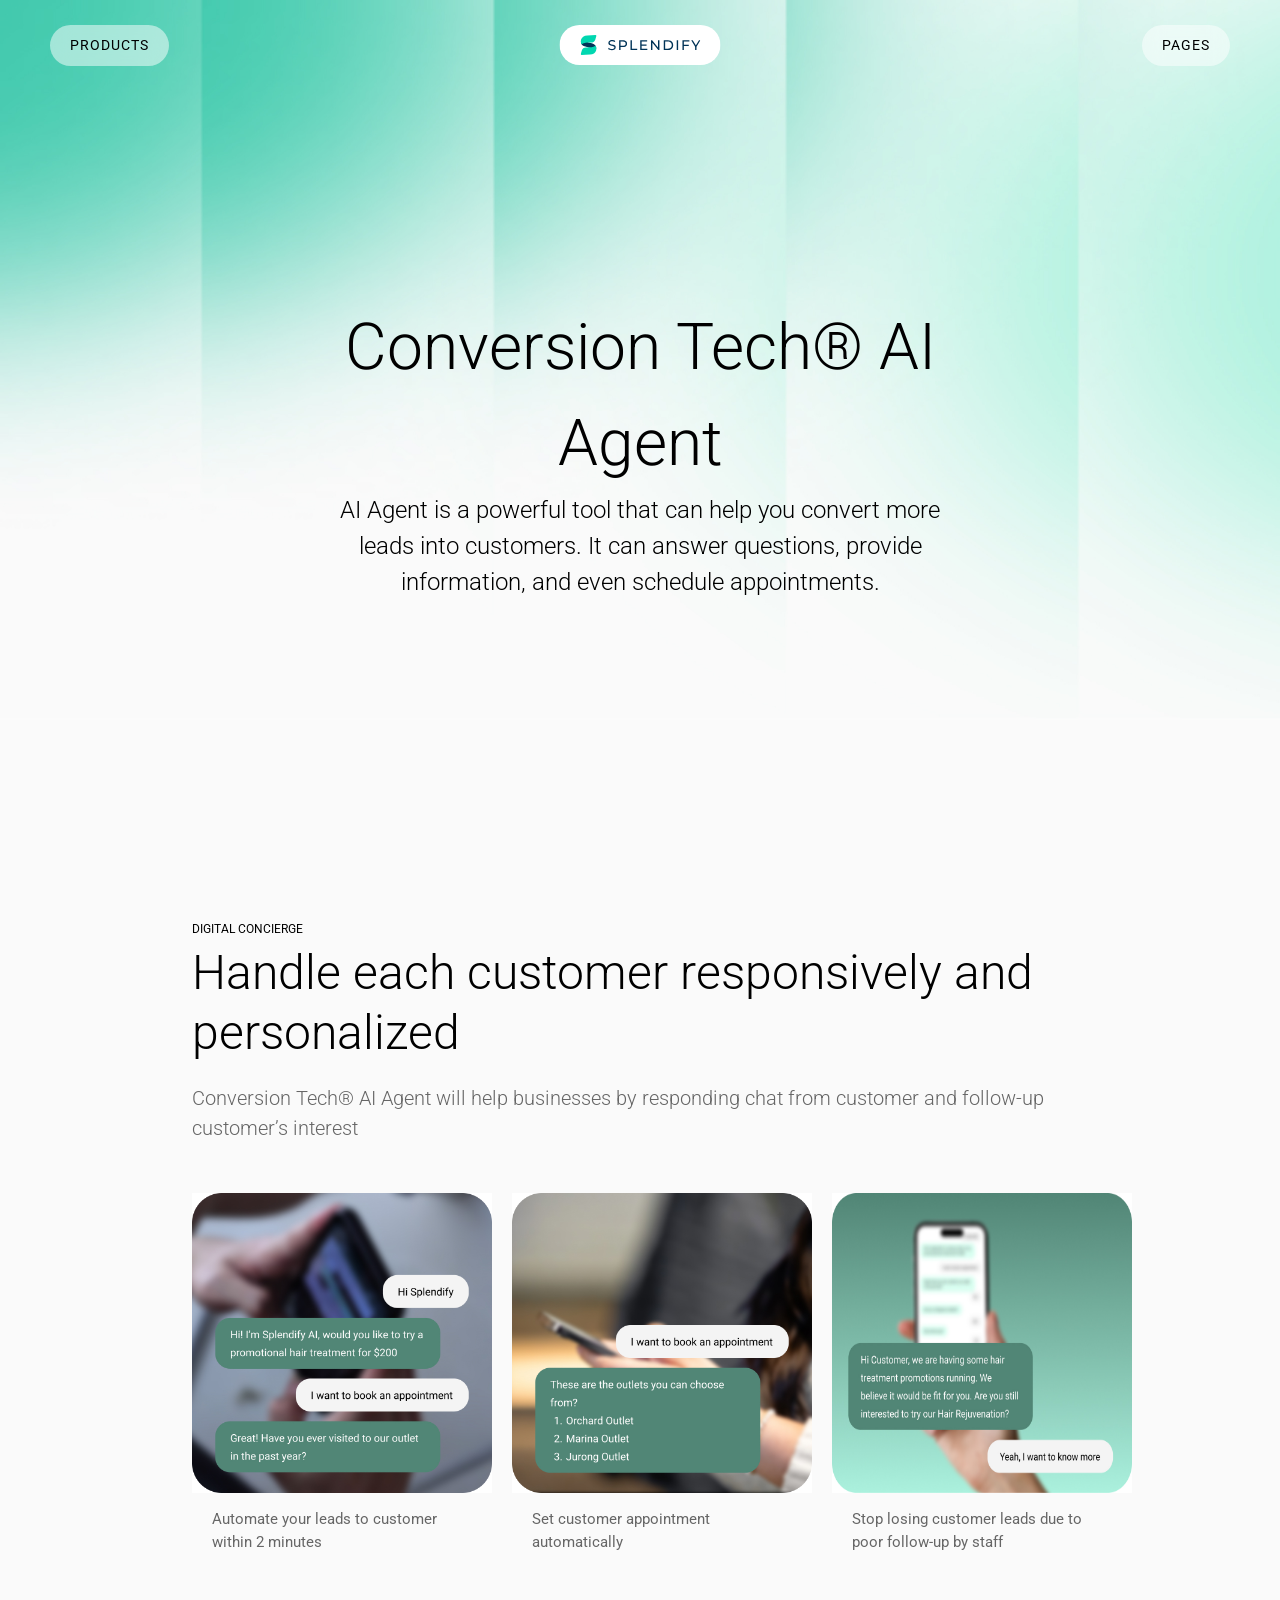
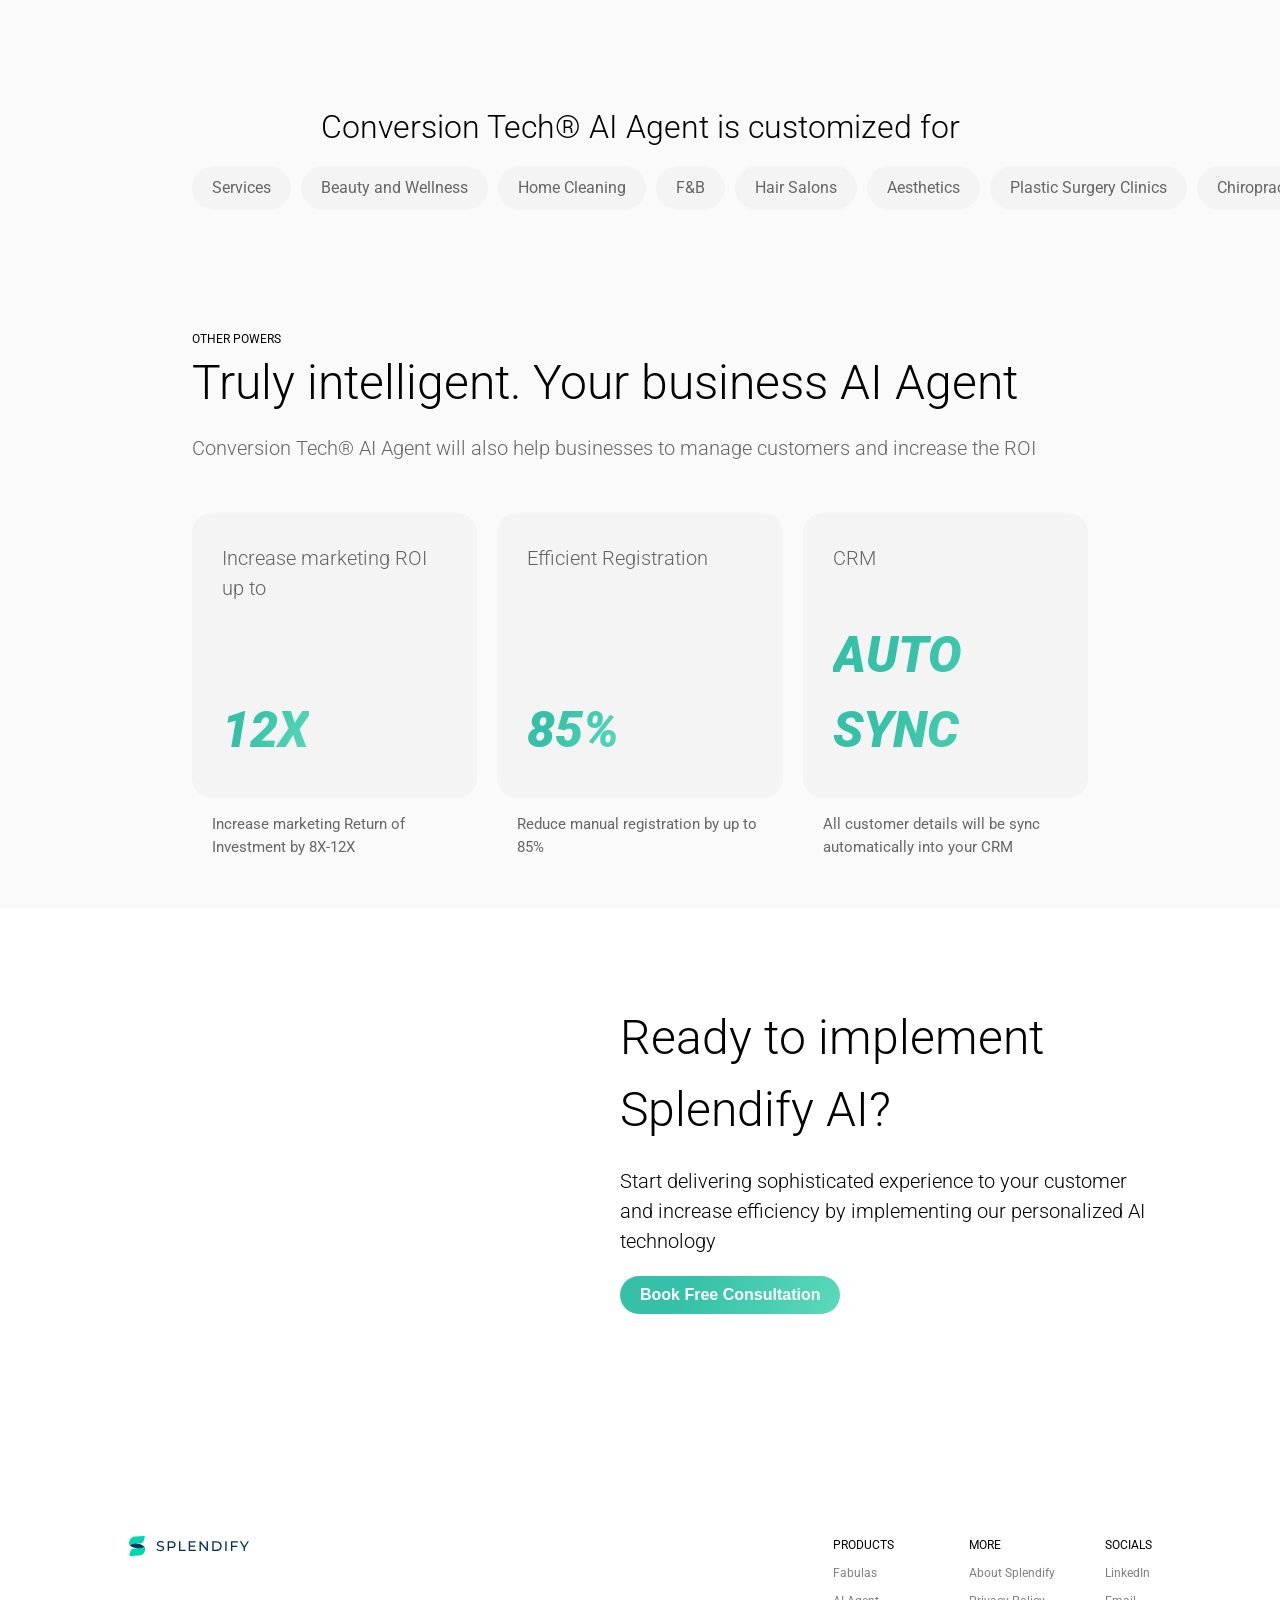
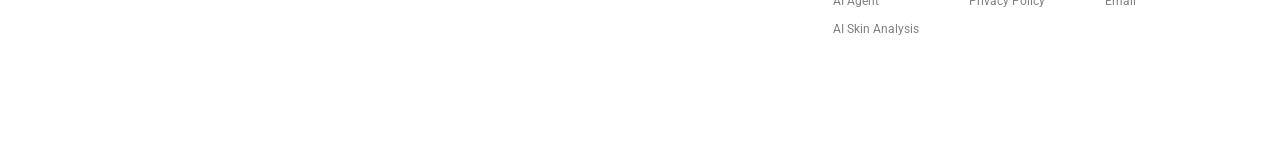
==== aiagent.html @ 9e28c839 "New design with proper layout and content Images added, some content added, hyperlink added, and lay" ====
<!DOCTYPE html>
<html lang="en">

<head>
    <meta charset="UTF-8">
    <meta name="viewport" content="width=device-width, initial-scale=1.0">
    <title>Conversion Tech® AI Agent</title>
    <link rel="preconnect" href="https://fonts.googleapis.com">
    <link rel="preconnect" href="https://fonts.gstatic.com" crossorigin>
    <link href="https://fonts.googleapis.com/css2?family=Roboto:ital,wght@0,100..900;1,100..900&display=swap"
        rel="stylesheet">
    <link rel="icon" href="splendify-icon.svg" type="image/x-icon">
</head>
<style>
    * {
        box-sizing: border-box;
    }

    h1,
    h2,
    p {
        margin: 0;
    }

    body {
        font-family: 'Roboto';
        margin: 0;
        padding: 0;
        line-height: 1.5;
        width: 100svw;
        background: #fafafa;
    }
</style>

<body>
    <header>
        <div class="menu-bar" id="products-menu-bar">
            <p class="menu title">Products</p>
            <a class="menu" id="menu-skin" href="aiskin.html">AI Skin Analysis</a>
            <a class="menu" id="menu-agent" href="aiagent.html">Conversion Tech® AI Agent</a>
            <a class="menu" id="menu-platform" href="fabulas.html">Wellness Platform</a>
        </div>
        <img src="splendify.svg" alt="splendify" id="header-logo">
        <div class="menu-bar" style="align-items: end;" id="pages-menu-bar">
            <p class="menu title">PAGES</p>
            <a class="menu" id="menu-about">About Splendify</a>
            <a class="menu" id="menu-privacy">Privacy Policy</a>
        </div>
        <style>
            header {
                position: fixed;
                top: 0;
                left: 0;
                display: flex;
                flex-direction: row;
                align-items: start;
                justify-content: space-between;
                width: 100%;
                padding: 25px 50px;
                box-sizing: border-box; /* Mencegah overflow horizontal */
                z-index: 100;
            }

            .menu {
                display: none;
                flex-direction: row;
                align-items: center;
                background-color: rgba(255, 255, 255, 0.5);
                width: fit-content;
                height: fit-content;
                backdrop-filter: blur(10px);
                -webkit-backdrop-filter: blur(10px);
                border-radius: 100px;
                padding: 10px 20px;
                letter-spacing: 1px;
                font-size: 14px;
                font-weight: 400;
                text-transform: uppercase;
                cursor: pointer;
                transition: all 0.3s ease;
                text-decoration: none;
                color: #000;
            }

            .menu:hover {
                background-color: rgba(255, 255, 255, 1);
                font-weight: 600;
            }

            .menu p {
                margin: 0;
            }

            .title {
                display: flex;
            }

            .menu-bar {
                display: flex;
                flex-direction: column;
                gap: 10px;
                font-size: 14px;
                font-weight: 400;
                text-transform: uppercase;
            }

            #header-logo {
                padding: 10px 20px;
                background: white;
                border-radius: 100px;
                height: 40px;
                position: fixed;
                left: 50%;
                transform: translateX(-50%);
            }
        </style>
        <script>
            const productsMenuBar = document.getElementById('products-menu-bar');
            const pagesMenuBar = document.getElementById('pages-menu-bar');
            const headerLogo = document.getElementById('header-logo');

            productsMenuBar.addEventListener('mouseenter', () => {
                document.getElementById('menu-skin').style.display = 'flex';
                document.getElementById('menu-agent').style.display = 'flex';
                document.getElementById('menu-platform').style.display = 'flex';
            });

            productsMenuBar.addEventListener('mouseleave', () => {
                document.getElementById('menu-skin').style.display = 'none';
                document.getElementById('menu-agent').style.display = 'none';
                document.getElementById('menu-platform').style.display = 'none';
            });

            pagesMenuBar.addEventListener('mouseenter', () => {
                document.getElementById('menu-about').style.display = 'flex';
                document.getElementById('menu-privacy').style.display = 'flex';
            });

            pagesMenuBar.addEventListener('mouseleave', () => {
                document.getElementById('menu-about').style.display = 'none';
                document.getElementById('menu-privacy').style.display = 'none';
            }); 

            headerLogo.addEventListener('click', () => {
                window.location.href = 'index.html';
            });
        </script>
    </header>
    <section id="hero">
        <div id="hero-text">
            <h1>Conversion Tech® AI Agent</h1>
            <p>AI Agent is a powerful tool that can help you convert more leads into customers. It can answer questions,
                provide information, and even schedule appointments.</p>
        </div>
        <style>
            #hero {
                width: 100%;
                height: 100svh;
                display: flex;
                flex-direction: column;
                align-items: center;
                justify-content: center;
                padding: 50px 25%;
                background-image: url(lines.jpg);
                background-size: 100% 80%;
                background-repeat: no-repeat;
                background-position: center top;
                text-align: center;
            }

            #hero h1 {
                font-size: 64px;
                font-weight: 300;
            }

            #hero p {
                font-size: 24px;
                font-weight: 300;
            }
        </style>
    </section>
    <section class="explanation">
        <div class="explanation-intro">
            <p class="intro-label">Digital Concierge</p>
            <h2 class="intro-title">Handle each customer responsively and personalized</h2>
            <p class="explanation-description">Conversion Tech® AI Agent will help businesses by responding chat from
                customer and follow-up customer’s interest</p>
        </div>
        <div class="slider">
            <div class="slider-cell">
                <img src="leads.jpg" alt="" class="slider-image">
                <div class="slider-text-wrap">
                    <p class="slider-text">Automate your leads to customer within 2 minutes</p>
                </div>
            </div>
            <div class="slider-cell">
                <img src="appointment.jpg" alt="" class="slider-image">
                <div class="slider-text-wrap">
                    <p class="slider-text">Set customer appointment automatically</p>
                </div>
            </div>
            <div class="slider-cell">
                <img src="followup.jpg" alt="" class="slider-image">
                <div class="slider-text-wrap">
                    <p class="slider-text">Stop losing customer leads due to poor follow-up by staff</p>
                </div>
            </div>
        </div>
        <style>
            .explanation {
                display: flex;
                flex-direction: column;
                justify-content: center;
                gap: 30px;
                width: 100svw;
                overflow: hidden;
                padding-bottom: 50px;
            }

            .explanation-intro {
                display: flex;
                flex-direction: column;
                gap: 5px;
                padding: 20px 15%;
            }

            .intro-label {
                font-weight: 400;
                font-size: 12px;
                letter-spacing: 15%;
                color: #000000;
                text-transform: uppercase;
            }

            .intro-title {
                font-size: 48px;
                line-height: 125%;
                font-weight: 300;
            }

            .explanation-description {
                padding-top: 15px;
                font-size: 20px;
                color: #666;
                line-height: 150%;
                font-weight: 300;
            }

            .slider {
                display: grid;
                grid-template-columns: 1fr 1fr 1fr;
                gap: 20px;
                width: 100%;
                overflow-x: scroll;
                padding: 0 15%;
            }

            .slider-cell {
                width: 100%;
                display: flex;
                flex-direction: column;
                gap: 15px;
            }

            .slider-text-wrap {
                display: flex;
                flex-direction: column;
                gap: 5px;
                padding: 0px 20px;
            }

            .slider-text {
                width: 100%;
                font-size: 15px;
                line-height: 150%;
                color: #666;
            }

            .slider-image {
                aspect-ratio: 1/1;
                max-height: 300px;
            }
        </style>
    </section>
    <section id="labels">
        <h2>Conversion Tech® AI Agent is customized for</h2>
        <div class="labels-track">
            <div class="labels-wrap">
                <p class="label">Services</p>
                <p class="label">Beauty and Wellness</p>
                <p class="label">Home Cleaning</p>
                <p class="label">F&B</p>
                <p class="label">Hair Salons</p>
                <p class="label">Aesthetics</p>
                <p class="label">Plastic Surgery Clinics</p>
                <p class="label">Chiropractors</p>
                <p class="label">Physiotherapists</p>
                <p class="label">Gyms</p>
                <p class="label">Yoga & Fitness Studio</p>
                <p class="label">TCM Clinics</p>
                <p class="label">Medical</p>
                <p class="label">Supplement Company</p>
            </div>
            <div class="labels-wrap">
                <p class="label">Services</p>
                <p class="label">Beauty and Wellness</p>
                <p class="label">Home Cleaning</p>
                <p class="label">F&B</p>
                <p class="label">Hair Salons</p>
                <p class="label">Aesthetics</p>
                <p class="label">Plastic Surgery Clinics</p>
                <p class="label">Chiropractors</p>
                <p class="label">Physiotherapists</p>
                <p class="label">Gyms</p>
                <p class="label">Yoga & Fitness Studio</p>
                <p class="label">TCM Clinics</p>
                <p class="label">Medical</p>
                <p class="label">Supplement Company</p>
            </div>
        </div>
        <style>
            #labels {
                display: flex;
                flex-direction: column;
                gap: 15px;
                /* Padding 15% dipindah ke sini agar pinggirannya rapi */
                padding: 100px 15%;
                width: 100svw;
                overflow: hidden;
            }

            #labels h2 {
                font-size: 32px;
                font-weight: 300;
                text-align: center;
            }

            /* Class baru untuk membungkus dan menggerakkan label */
            .labels-track {
                display: flex;
                align-items: center;
                gap: 10px;
                /* Wajib pakai ini biar panjangnya menyesuaikan isi */
                animation: scroll-left 20s linear infinite;
                /* Angka 30s untuk atur kecepatan, makin besar makin lambat */
                filter: grayscale(100%);
                animation-delay: 500ms;
            }

            .labels-wrap {
                display: flex;
                flex-direction: row;
                gap: 10px;
            }

            /* Opsional: Animasi berhenti saat di-hover / disentuh */
            .labels-track:hover {
                animation-play-state: paused;
            }

            .label {
                width: fit-content;
                height: fit-content;
                text-wrap: nowrap;
                padding: 10px 20px;
                background-color: #f4f4f4;
                border-radius: 100px;
                font-size: 16px;
                color: #666;
            }

            @keyframes scroll-left {
                0% {
                    transform: translateX(0);
                }

                100% {
                    /* Geser 50% dari total panjang konten dikurangi setengah dari gap (10px / 2) */
                    transform: translateX(calc(-50% - 5px));
                }
            }
        </style>
    </section>
    <section class="explanation">
        <div class="explanation-intro">
            <p class="intro-label">Other Powers</p>
            <h2 class="intro-title">Truly intelligent. Your business AI Agent</h2>
            <p class="explanation-description">Conversion Tech® AI Agent will also help businesses to manage customers and increase the ROI</p>
        </div>
        <div class="slider">
            <div class="slider-cell">
                <div class="slider-box">
                    <p class="box-text">Increase marketing ROI up to</p>
                    <p class="box-number">12X</p>
                </div>
                <div class="slider-text-wrap">
                    <p class="slider-text">Increase marketing Return of Investment by 8X-12X</p>
                </div>
            </div>
            <div class="slider-cell">
                <div class="slider-box">
                    <p class="box-text">Efficient Registration</p>
                    <p class="box-number">85%</p>
                </div>
                <div class="slider-text-wrap">
                    <p class="slider-text">Reduce manual registration by up to 85%</p>
                </div>
            </div>
            <div class="slider-cell">
                <div class="slider-box">
                    <p class="box-text">CRM</p>
                    <p class="box-number">AUTO SYNC</p>
                </div>
                <div class="slider-text-wrap">
                    <p class="slider-text">All customer details will be sync automatically into your CRM</p>
                </div>
            </div>
            <style>
                .slider-cell {
                    width: 100%;
                }
                .slider-box {
                    aspect-ratio: 1/1;
                    width: 100%;
                    background-color: #F4F4F4;
                    border-radius: 20px;
                    display: flex;
                    flex-direction: column;
                    align-items: start;
                    justify-content: space-between;
                    padding: 30px;
                }

                .box-text {
                    font-weight: 300;
                    font-size: 20px;
                    line-height: 150%;
                    color: #646464;
                }

                .box-number {
                    font-style: italic;
                    font-weight: 900;
                    font-size: 50px;
                    background: linear-gradient(111.83deg, #35C0A7 28.6%, #5BD9BB 100%);
                    -webkit-background-clip: text;
                    -webkit-text-fill-color: transparent;
                    background-clip: text;
                    text-fill-color: transparent;

                }
            </style>
        </div>
    </section>
    <section id="contact">
        <video src="aiagent.mp4" autoplay loop muted></video>
        <div class="contact-text">
            <h2>Ready to implement Splendify AI?</h2>
            <p>Start delivering sophisticated experience to your customer and increase efficiency by implementing our personalized AI technology</p>
            <button class="contact-button">Book Free Consultation</button>
        </div>
        <style>
            #contact {
                display: flex;
                flex-direction: row;
                gap: 0px;
                align-items: center;
                justify-content: center;
                z-index: 2;
                background: white;
                width: 100%;
                margin: 0 auto;
            }

            #contact video {
                aspect-ratio: 1/1;
                width: 100%;
                max-width: 500px;
                filter: brightness(150%);
            }

            .contact-text {
                display: flex;
                flex-direction: column;
                gap: 20px;
                text-align: left;
                width: 100%;
                max-width: 50vw;
                padding: 50px;
            }
            .contact-text p {
                line-height: 150%;
                font-size: 20px;
                font-weight: 300;
            }

            .contact-text h2 {
                font-size: 48px;
                font-weight: 300;
                line-height: 150%;
            }

            .contact-button {
                display: flex;
                flex-direction: column;
                justify-content: center;
                align-items: center;
                padding: 10px 20px;
                gap: 8px;
                width: fit-content;
                background: linear-gradient(111.83deg, #35C0A7 28.6%, #5BD9BB 100%);
                border-radius: 96px;
                color: white;
                font-weight: bold;
                font-size: 16px;
                border: none;
            }

            .contact-button:hover {
                background-color: #0056b3;
            }
        </style>
    </section>
    <section id="footer">
        <img src="splendify.svg" alt="splendify" class="footer-logo">
        <div id="footer-menus">
            <div class="footer-menu-list">
                <p class="footer-menu-title">Products</p>
                <p class="footer-menu">Fabulas</p>
                <p class="footer-menu">AI Agent</p>
                <p class="footer-menu">AI Skin Analysis</p>
            </div>
            <div class="footer-menu-list">
                <p class="footer-menu-title">More</p>
                <p class="footer-menu">About Splendify</p>
                <p class="footer-menu">Privacy Policy</p>
            </div>
            <div class="footer-menu-list">
                <p class="footer-menu-title">Socials</p>
                <p class="footer-menu">LinkedIn</p>
                <p class="footer-menu">Email</p>
            </div>
        </div>
        <style>
            #footer {
                text-align: left;
                display: flex;
                flex-direction: row;
                justify-content: space-between;
                align-items: start;
                padding: 10%;
                width: 100%;
                background-color: white;
                position: relative;
                z-index: 10;
            }

            .footer-logo {
                max-width: 200px;
                margin-bottom: 20px;
            }

            #footer-menus {
                display: flex;
                flex-direction: row;
                gap: 50px;
            }

            .footer-menu-list {
                display: flex;
                flex-direction: column;
                gap: 10px;
            }

            .footer-menu {
                color: #00000080;
                margin: 0;
                font-size: 12px;
            }

            .footer-menu-title {
                font-size: 12px;
                letter-spacing: 15%;
                text-transform: uppercase;
            }
        </style>
    </section>
</body>

</html>
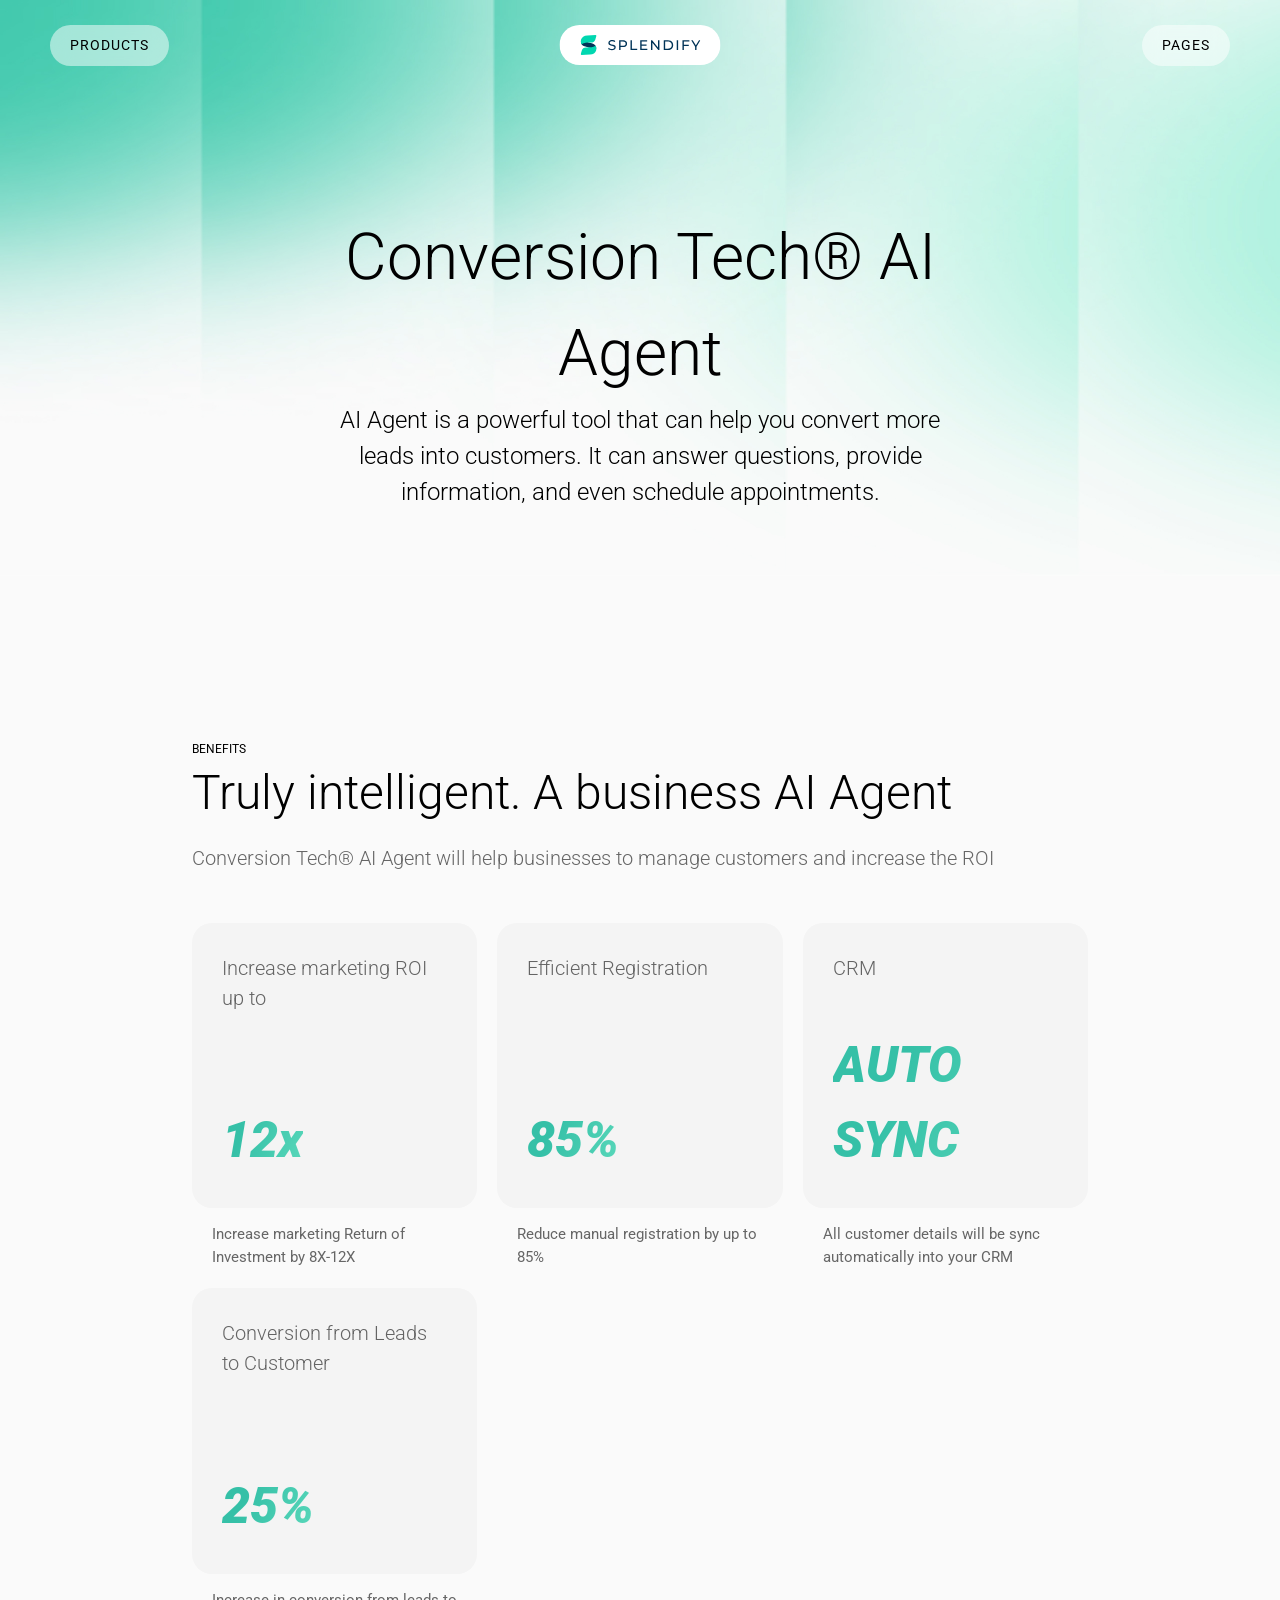
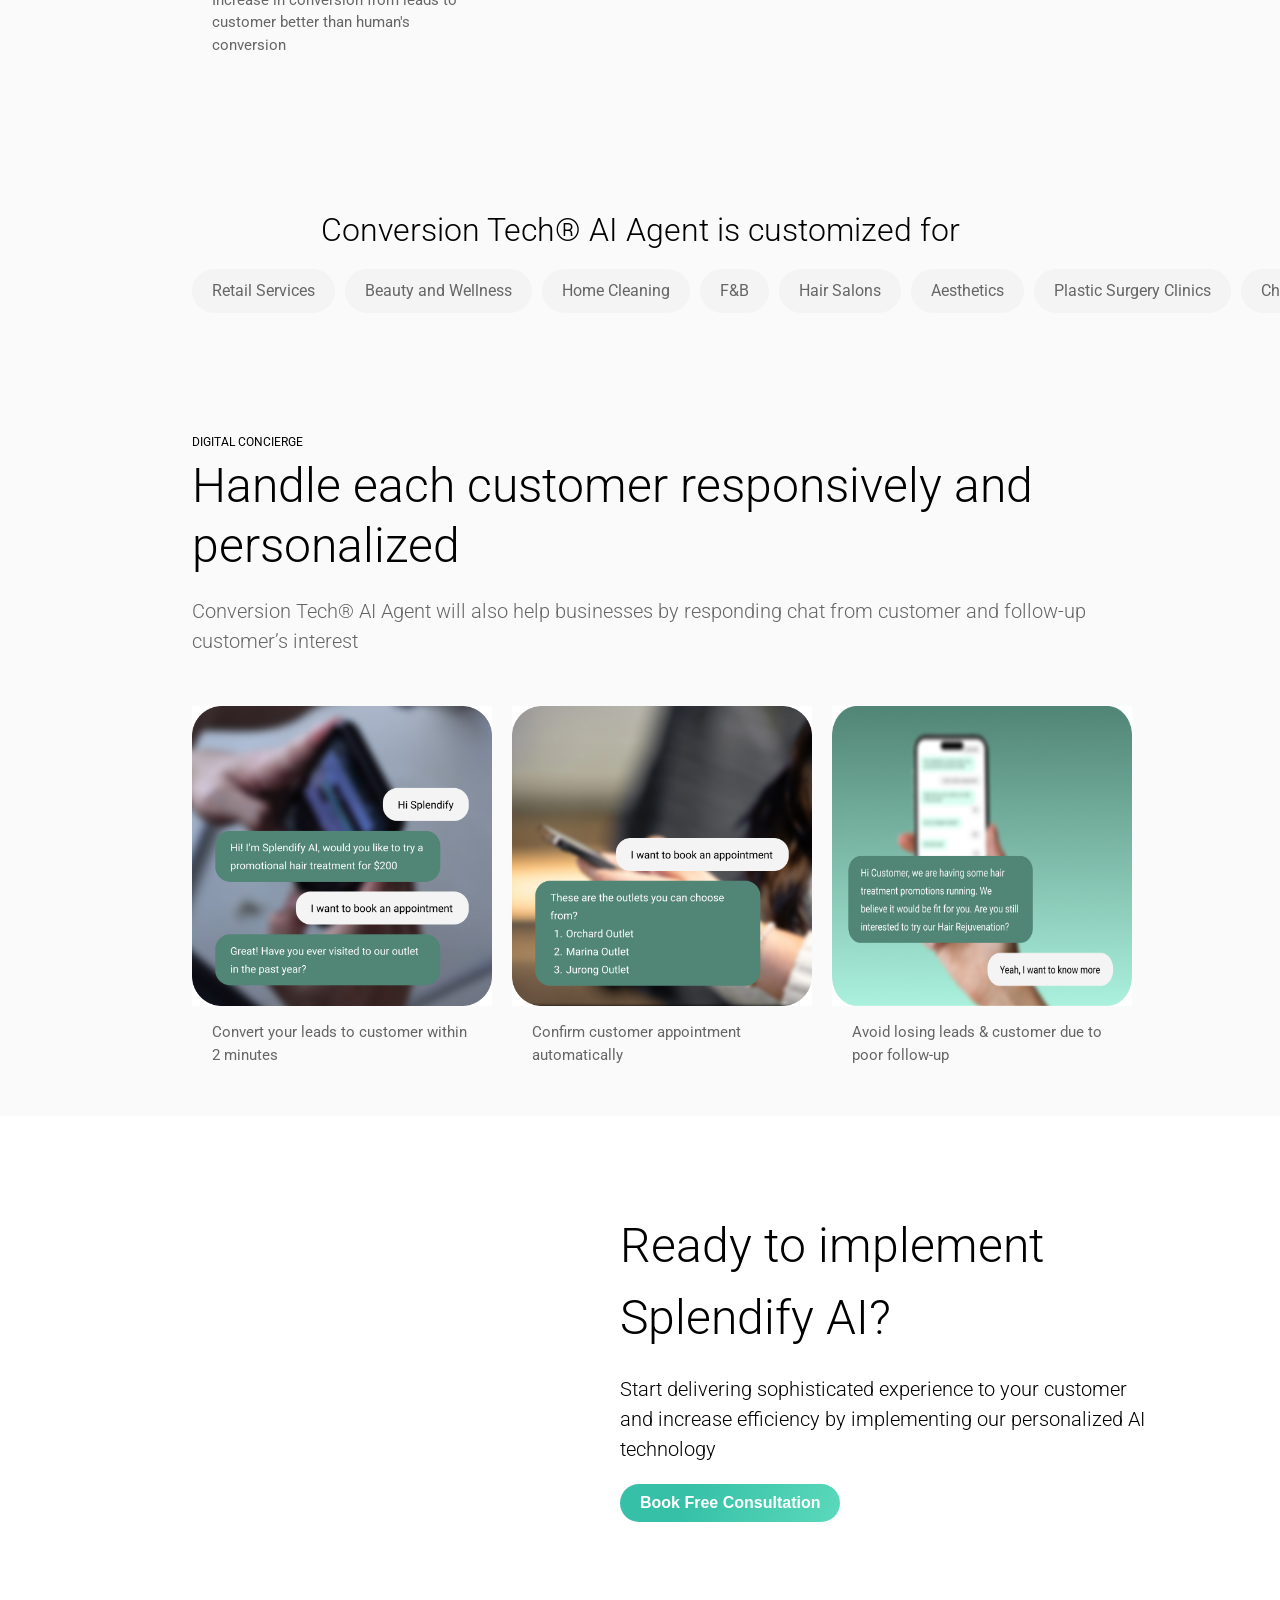
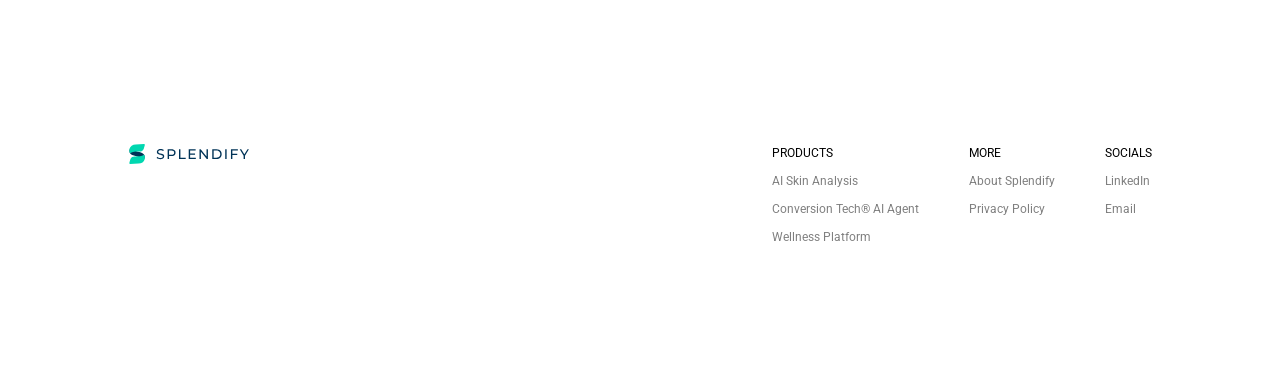
==== commit 882bde7f: "Revision after discussion with Alan & TC 1. Revise some wordings 2. Use conversation style to showca" ====
--- a/aiagent.html
+++ b/aiagent.html
@@ -44,7 +44,7 @@
         <div class="menu-bar" style="align-items: end;" id="pages-menu-bar">
             <p class="menu title">PAGES</p>
             <a class="menu" id="menu-about">About Splendify</a>
-            <a class="menu" id="menu-privacy">Privacy Policy</a>
+            <a class="menu" id="menu-privacy" href="privacy-policy.html">Privacy Policy</a>
         </div>
         <style>
             header {
@@ -155,7 +155,7 @@
         <style>
             #hero {
                 width: 100%;
-                height: 100svh;
+                height: 80svh;
                 display: flex;
                 flex-direction: column;
                 align-items: center;
@@ -181,110 +181,103 @@
     </section>
     <section class="explanation">
         <div class="explanation-intro">
-            <p class="intro-label">Digital Concierge</p>
-            <h2 class="intro-title">Handle each customer responsively and personalized</h2>
-            <p class="explanation-description">Conversion Tech® AI Agent will help businesses by responding chat from
-                customer and follow-up customer’s interest</p>
+            <p class="intro-label">Benefits</p>
+            <h2 class="intro-title">Truly intelligent. A business AI Agent</h2>
+            <p class="explanation-description">Conversion Tech® AI Agent will help businesses to manage customers and increase the ROI</p>
         </div>
         <div class="slider">
             <div class="slider-cell">
-                <img src="leads.jpg" alt="" class="slider-image">
+                <div class="slider-box">
+                    <p class="box-text">Increase marketing ROI up to</p>
+                    <p class="box-number">12x</p>
+                </div>
                 <div class="slider-text-wrap">
-                    <p class="slider-text">Automate your leads to customer within 2 minutes</p>
+                    <p class="slider-text">Increase marketing Return of Investment by 8X-12X</p>
                 </div>
             </div>
             <div class="slider-cell">
-                <img src="appointment.jpg" alt="" class="slider-image">
+                <div class="slider-box">
+                    <p class="box-text">Efficient Registration</p>
+                    <p class="box-number">85%</p>
+                </div>
                 <div class="slider-text-wrap">
-                    <p class="slider-text">Set customer appointment automatically</p>
+                    <p class="slider-text">Reduce manual registration by up to 85%</p>
                 </div>
             </div>
             <div class="slider-cell">
-                <img src="followup.jpg" alt="" class="slider-image">
+                <div class="slider-box">
+                    <p class="box-text">CRM</p>
+                    <p class="box-number">AUTO SYNC</p>
+                </div>
                 <div class="slider-text-wrap">
-                    <p class="slider-text">Stop losing customer leads due to poor follow-up by staff</p>
-                </div>
-            </div>
-        </div>
-        <style>
-            .explanation {
-                display: flex;
-                flex-direction: column;
-                justify-content: center;
-                gap: 30px;
-                width: 100svw;
-                overflow: hidden;
-                padding-bottom: 50px;
-            }
-
-            .explanation-intro {
-                display: flex;
-                flex-direction: column;
-                gap: 5px;
-                padding: 20px 15%;
-            }
-
-            .intro-label {
-                font-weight: 400;
-                font-size: 12px;
-                letter-spacing: 15%;
-                color: #000000;
-                text-transform: uppercase;
-            }
-
-            .intro-title {
-                font-size: 48px;
-                line-height: 125%;
-                font-weight: 300;
-            }
-
-            .explanation-description {
-                padding-top: 15px;
-                font-size: 20px;
-                color: #666;
-                line-height: 150%;
-                font-weight: 300;
-            }
-
-            .slider {
-                display: grid;
-                grid-template-columns: 1fr 1fr 1fr;
-                gap: 20px;
-                width: 100%;
-                overflow-x: scroll;
-                padding: 0 15%;
-            }
-
-            .slider-cell {
-                width: 100%;
-                display: flex;
-                flex-direction: column;
-                gap: 15px;
-            }
-
-            .slider-text-wrap {
-                display: flex;
-                flex-direction: column;
-                gap: 5px;
-                padding: 0px 20px;
-            }
-
-            .slider-text {
-                width: 100%;
-                font-size: 15px;
-                line-height: 150%;
-                color: #666;
-            }
-
-            .slider-image {
-                aspect-ratio: 1/1;
-                max-height: 300px;
-            }
-        </style>
+                    <p class="slider-text">All customer details will be sync automatically into your CRM</p>
+                </div>
+            </div>
+            <div class="slider-cell">
+                <div class="slider-box">
+                    <p class="box-text">Conversion from Leads to Customer</p>
+                    <p class="box-number">25%</p>
+                </div>
+                <div class="slider-text-wrap">
+                    <p class="slider-text">Increase in conversion from leads to customer better than human's conversion</p>
+                </div>
+            </div>
+            <style>
+                .slider-cell {
+                    width: 100%;
+                }
+                .slider-box {
+                    aspect-ratio: 1/1;
+                    width: 100%;
+                    background-color: #F4F4F4;
+                    border-radius: 20px;
+                    display: flex;
+                    flex-direction: column;
+                    align-items: start;
+                    justify-content: space-between;
+                    padding: 30px;
+                }
+
+                .box-text {
+                    font-weight: 300;
+                    font-size: 20px;
+                    line-height: 150%;
+                    color: #646464;
+                }
+
+                .box-number {
+                    font-style: italic;
+                    font-weight: 900;
+                    font-size: 50px;
+                    background: linear-gradient(111.83deg, #35C0A7 28.6%, #5BD9BB 100%);
+                    -webkit-background-clip: text;
+                    -webkit-text-fill-color: transparent;
+                    background-clip: text;
+                    text-fill-color: transparent;
+
+                }
+            </style>
+        </div>
     </section>
     <section id="labels">
         <h2>Conversion Tech® AI Agent is customized for</h2>
         <div class="labels-track">
+            <div class="labels-wrap">
+                <p class="label">Retail Services</p>
+                <p class="label">Beauty and Wellness</p>
+                <p class="label">Home Cleaning</p>
+                <p class="label">F&B</p>
+                <p class="label">Hair Salons</p>
+                <p class="label">Aesthetics</p>
+                <p class="label">Plastic Surgery Clinics</p>
+                <p class="label">Chiropractors</p>
+                <p class="label">Physiotherapists</p>
+                <p class="label">Gyms</p>
+                <p class="label">Yoga & Fitness Studio</p>
+                <p class="label">TCM Clinics</p>
+                <p class="label">Medical</p>
+                <p class="label">Supplement Company</p>
+            </div>
             <div class="labels-wrap">
                 <p class="label">Services</p>
                 <p class="label">Beauty and Wellness</p>
@@ -301,22 +294,6 @@
                 <p class="label">Medical</p>
                 <p class="label">Supplement Company</p>
             </div>
-            <div class="labels-wrap">
-                <p class="label">Services</p>
-                <p class="label">Beauty and Wellness</p>
-                <p class="label">Home Cleaning</p>
-                <p class="label">F&B</p>
-                <p class="label">Hair Salons</p>
-                <p class="label">Aesthetics</p>
-                <p class="label">Plastic Surgery Clinics</p>
-                <p class="label">Chiropractors</p>
-                <p class="label">Physiotherapists</p>
-                <p class="label">Gyms</p>
-                <p class="label">Yoga & Fitness Studio</p>
-                <p class="label">TCM Clinics</p>
-                <p class="label">Medical</p>
-                <p class="label">Supplement Company</p>
-            </div>
         </div>
         <style>
             #labels {
@@ -383,74 +360,106 @@
     </section>
     <section class="explanation">
         <div class="explanation-intro">
-            <p class="intro-label">Other Powers</p>
-            <h2 class="intro-title">Truly intelligent. Your business AI Agent</h2>
-            <p class="explanation-description">Conversion Tech® AI Agent will also help businesses to manage customers and increase the ROI</p>
+            <p class="intro-label">Digital Concierge</p>
+            <h2 class="intro-title">Handle each customer responsively and personalized</h2>
+            <p class="explanation-description">Conversion Tech® AI Agent will also help businesses by responding chat from
+                customer and follow-up customer’s interest</p>
         </div>
         <div class="slider">
             <div class="slider-cell">
-                <div class="slider-box">
-                    <p class="box-text">Increase marketing ROI up to</p>
-                    <p class="box-number">12X</p>
-                </div>
+                <img src="leads.jpg" alt="" class="slider-image">
                 <div class="slider-text-wrap">
-                    <p class="slider-text">Increase marketing Return of Investment by 8X-12X</p>
+                    <p class="slider-text">Convert your leads to customer within 2 minutes</p>
                 </div>
             </div>
             <div class="slider-cell">
-                <div class="slider-box">
-                    <p class="box-text">Efficient Registration</p>
-                    <p class="box-number">85%</p>
-                </div>
+                <img src="appointment.jpg" alt="" class="slider-image">
                 <div class="slider-text-wrap">
-                    <p class="slider-text">Reduce manual registration by up to 85%</p>
+                    <p class="slider-text">Confirm customer appointment automatically</p>
                 </div>
             </div>
             <div class="slider-cell">
-                <div class="slider-box">
-                    <p class="box-text">CRM</p>
-                    <p class="box-number">AUTO SYNC</p>
-                </div>
+                <img src="followup.jpg" alt="" class="slider-image">
                 <div class="slider-text-wrap">
-                    <p class="slider-text">All customer details will be sync automatically into your CRM</p>
-                </div>
-            </div>
-            <style>
-                .slider-cell {
-                    width: 100%;
-                }
-                .slider-box {
-                    aspect-ratio: 1/1;
-                    width: 100%;
-                    background-color: #F4F4F4;
-                    border-radius: 20px;
-                    display: flex;
-                    flex-direction: column;
-                    align-items: start;
-                    justify-content: space-between;
-                    padding: 30px;
-                }
-
-                .box-text {
-                    font-weight: 300;
-                    font-size: 20px;
-                    line-height: 150%;
-                    color: #646464;
-                }
-
-                .box-number {
-                    font-style: italic;
-                    font-weight: 900;
-                    font-size: 50px;
-                    background: linear-gradient(111.83deg, #35C0A7 28.6%, #5BD9BB 100%);
-                    -webkit-background-clip: text;
-                    -webkit-text-fill-color: transparent;
-                    background-clip: text;
-                    text-fill-color: transparent;
-
-                }
-            </style>
-        </div>
+                    <p class="slider-text">Avoid losing leads & customer due to poor follow-up</p>
+                </div>
+            </div>
+        </div>
+        <style>
+            .explanation {
+                display: flex;
+                flex-direction: column;
+                justify-content: center;
+                gap: 30px;
+                width: 100svw;
+                overflow: hidden;
+                padding-bottom: 50px;
+            }
+
+            .explanation-intro {
+                display: flex;
+                flex-direction: column;
+                gap: 5px;
+                padding: 20px 15%;
+            }
+
+            .intro-label {
+                font-weight: 400;
+                font-size: 12px;
+                letter-spacing: 15%;
+                color: #000000;
+                text-transform: uppercase;
+            }
+
+            .intro-title {
+                font-size: 48px;
+                line-height: 125%;
+                font-weight: 300;
+            }
+
+            .explanation-description {
+                padding-top: 15px;
+                font-size: 20px;
+                color: #666;
+                line-height: 150%;
+                font-weight: 300;
+            }
+
+            .slider {
+                display: grid;
+                grid-template-columns: 1fr 1fr 1fr;
+                gap: 20px;
+                width: 100%;
+                overflow-x: scroll;
+                padding: 0 15%;
+            }
+
+            .slider-cell {
+                width: 100%;
+                display: flex;
+                flex-direction: column;
+                gap: 15px;
+            }
+
+            .slider-text-wrap {
+                display: flex;
+                flex-direction: column;
+                gap: 5px;
+                padding: 0px 20px;
+            }
+
+            .slider-text {
+                width: 100%;
+                font-size: 15px;
+                line-height: 150%;
+                color: #666;
+            }
+
+            .slider-image {
+                aspect-ratio: 1/1;
+                max-height: 300px;
+            }
+        </style>
     </section>
     <section id="contact">
         <video src="aiagent.mp4" autoplay loop muted></video>
@@ -526,14 +535,14 @@
         <div id="footer-menus">
             <div class="footer-menu-list">
                 <p class="footer-menu-title">Products</p>
-                <p class="footer-menu">Fabulas</p>
-                <p class="footer-menu">AI Agent</p>
-                <p class="footer-menu">AI Skin Analysis</p>
+                <a class="footer-menu" href="aiskin.html">AI Skin Analysis</a>
+                <a class="footer-menu" href="aiagent.html">Conversion Tech® AI Agent</a>
+                <a class="footer-menu" href="fabulas.html">Wellness Platform</a>
             </div>
             <div class="footer-menu-list">
                 <p class="footer-menu-title">More</p>
-                <p class="footer-menu">About Splendify</p>
-                <p class="footer-menu">Privacy Policy</p>
+                <a class="footer-menu">About Splendify</a>
+                <a class="footer-menu" href="privacy-policy.html">Privacy Policy</a>
             </div>
             <div class="footer-menu-list">
                 <p class="footer-menu-title">Socials</p>
@@ -553,6 +562,7 @@
                 background-color: white;
                 position: relative;
                 z-index: 10;
+                
             }
 
             .footer-logo {
@@ -576,6 +586,7 @@
                 color: #00000080;
                 margin: 0;
                 font-size: 12px;
+                text-decoration: none;
             }
 
             .footer-menu-title {
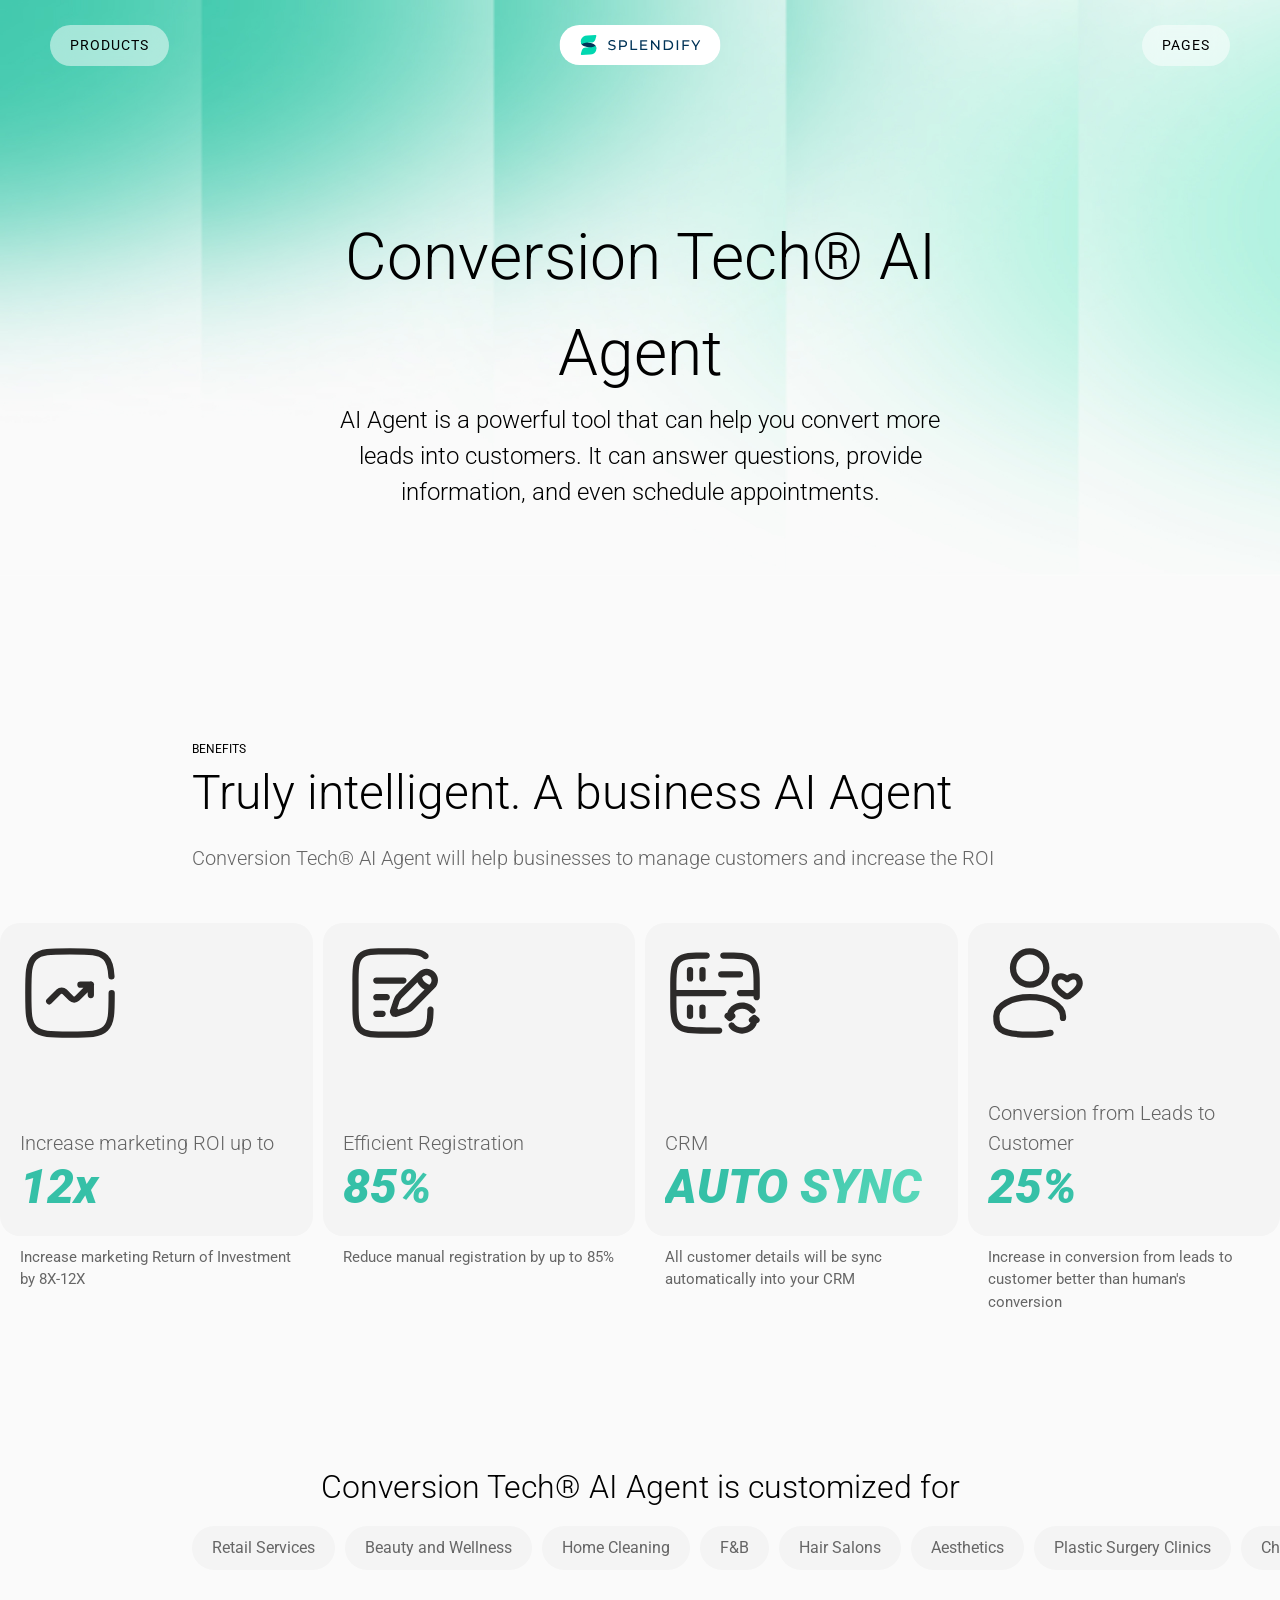
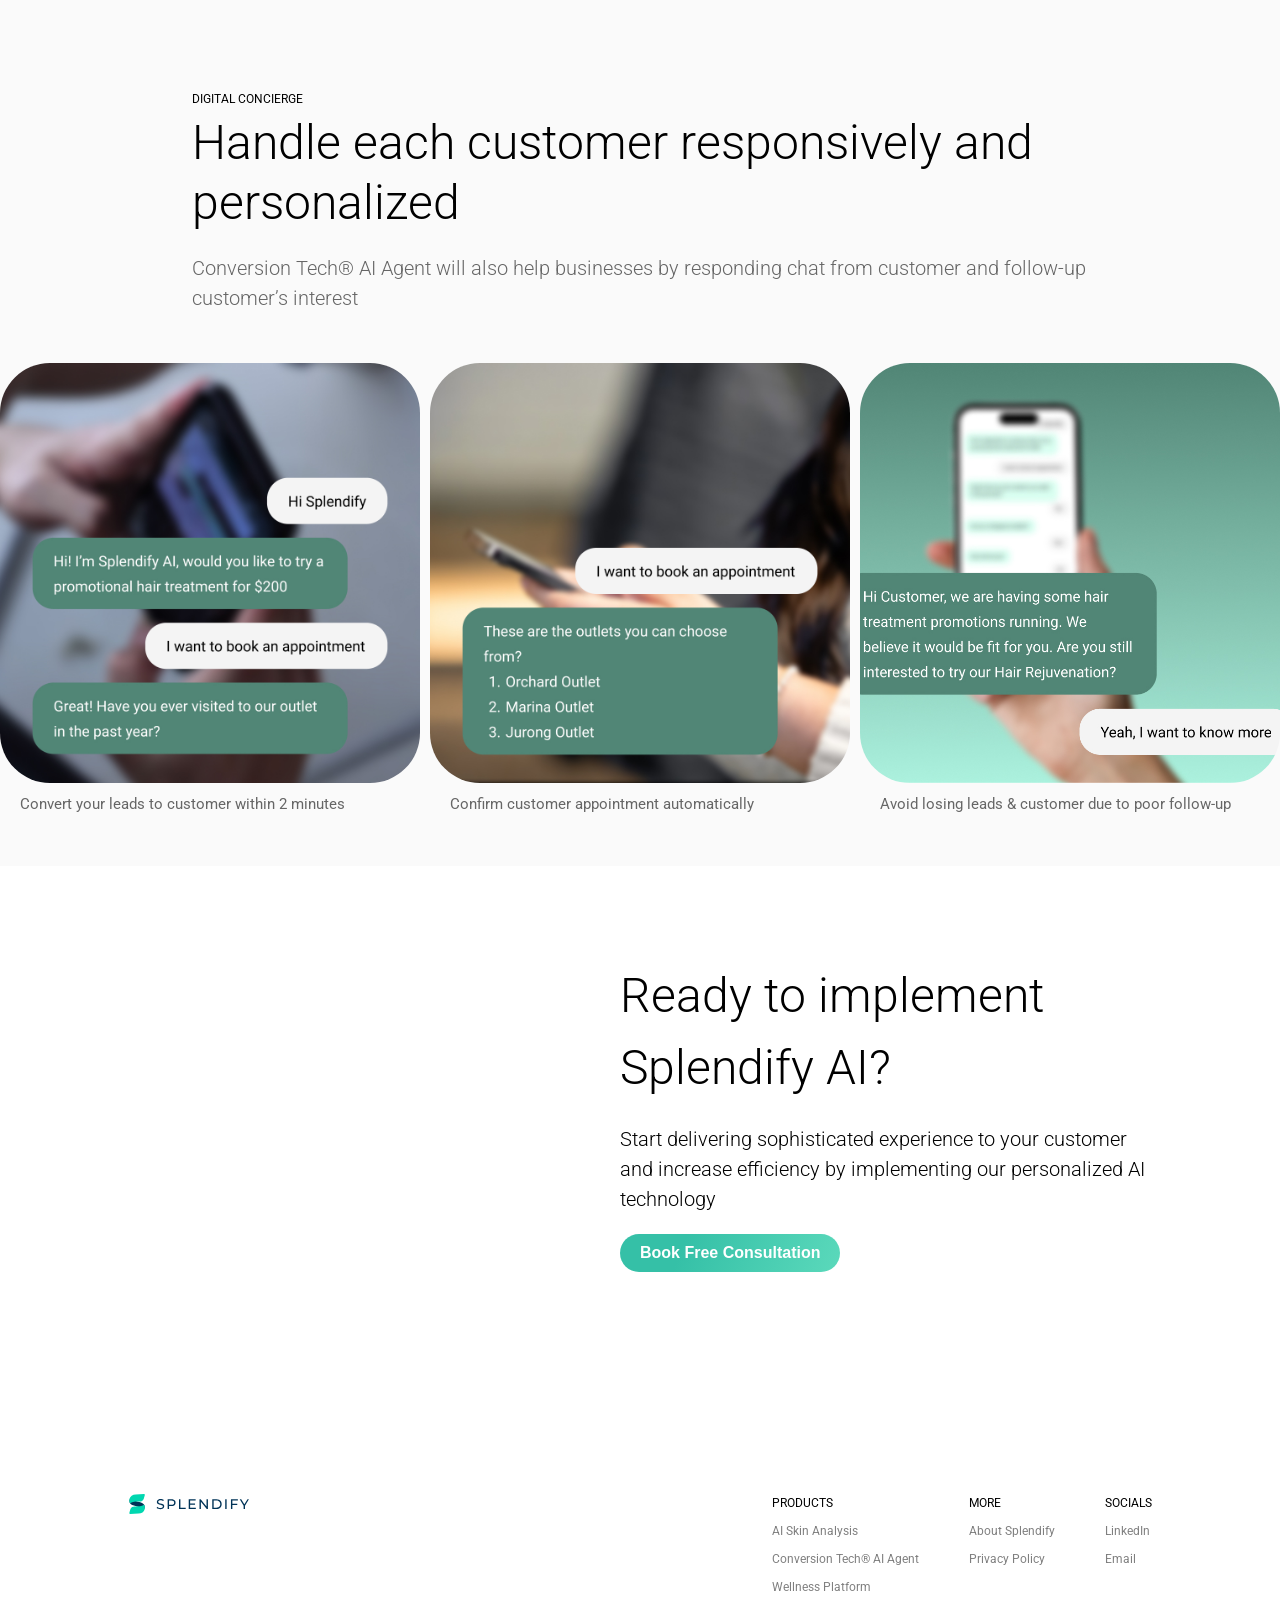
==== commit 35f4ba9e: "Add skin tones and icons 1. Skin tones added in aiskin 2. Icons added in aiagent 3. Another new use " ====
--- a/aiagent.html
+++ b/aiagent.html
@@ -29,6 +29,7 @@
         line-height: 1.5;
         width: 100svw;
         background: #fafafa;
+        overflow-x: hidden;
     }
 </style>
 
@@ -57,7 +58,8 @@
                 justify-content: space-between;
                 width: 100%;
                 padding: 25px 50px;
-                box-sizing: border-box; /* Mencegah overflow horizontal */
+                box-sizing: border-box;
+                /* Mencegah overflow horizontal */
                 z-index: 100;
             }
 
@@ -139,7 +141,7 @@
             pagesMenuBar.addEventListener('mouseleave', () => {
                 document.getElementById('menu-about').style.display = 'none';
                 document.getElementById('menu-privacy').style.display = 'none';
-            }); 
+            });
 
             headerLogo.addEventListener('click', () => {
                 window.location.href = 'index.html';
@@ -183,13 +185,17 @@
         <div class="explanation-intro">
             <p class="intro-label">Benefits</p>
             <h2 class="intro-title">Truly intelligent. A business AI Agent</h2>
-            <p class="explanation-description">Conversion Tech® AI Agent will help businesses to manage customers and increase the ROI</p>
+            <p class="explanation-description">Conversion Tech® AI Agent will help businesses to manage customers and
+                increase the ROI</p>
         </div>
         <div class="slider">
             <div class="slider-cell">
                 <div class="slider-box">
-                    <p class="box-text">Increase marketing ROI up to</p>
-                    <p class="box-number">12x</p>
+                    <img src="roi.svg" alt="" class="cell-image">
+                    <div class="box-text-wrap">
+                        <p class="box-text">Increase marketing ROI up to</p>
+                        <p class="box-number">12x</p>
+                    </div>
                 </div>
                 <div class="slider-text-wrap">
                     <p class="slider-text">Increase marketing Return of Investment by 8X-12X</p>
@@ -197,8 +203,11 @@
             </div>
             <div class="slider-cell">
                 <div class="slider-box">
-                    <p class="box-text">Efficient Registration</p>
-                    <p class="box-number">85%</p>
+                    <img src="form.svg" alt="" class="cell-image">
+                    <div class="box-text-wrap">
+                        <p class="box-text">Efficient Registration</p>
+                        <p class="box-number">85%</p>
+                    </div>
                 </div>
                 <div class="slider-text-wrap">
                     <p class="slider-text">Reduce manual registration by up to 85%</p>
@@ -206,8 +215,11 @@
             </div>
             <div class="slider-cell">
                 <div class="slider-box">
-                    <p class="box-text">CRM</p>
-                    <p class="box-number">AUTO SYNC</p>
+                    <img src="server.svg" alt="" class="cell-image">
+                    <div class="box-text-wrap">
+                        <p class="box-text">CRM</p>
+                        <p class="box-number">AUTO SYNC</p>
+                    </div>
                 </div>
                 <div class="slider-text-wrap">
                     <p class="slider-text">All customer details will be sync automatically into your CRM</p>
@@ -215,19 +227,76 @@
             </div>
             <div class="slider-cell">
                 <div class="slider-box">
-                    <p class="box-text">Conversion from Leads to Customer</p>
-                    <p class="box-number">25%</p>
+                    <img src="customer.svg" alt="" class="cell-image">
+                    <div class="box-text-wrap">
+                        <p class="box-text">Conversion from Leads to Customer</p>
+                        <p class="box-number">25%</p>
+                    </div>
                 </div>
                 <div class="slider-text-wrap">
-                    <p class="slider-text">Increase in conversion from leads to customer better than human's conversion</p>
+                    <p class="slider-text">Increase in conversion from leads to customer better than human's conversion
+                    </p>
                 </div>
             </div>
             <style>
+                .explanation {
+                    display: flex;
+                    flex-direction: column;
+                    justify-content: center;
+                    gap: 30px;
+                    width: 100svw;
+                    overflow: hidden;
+                    padding-bottom: 50px;
+                }
+
+                .explanation-intro {
+                    display: flex;
+                    flex-direction: column;
+                    gap: 5px;
+                    padding: 20px 15%;
+                }
+
+                .intro-label {
+                    font-weight: 400;
+                    font-size: 12px;
+                    letter-spacing: 15%;
+                    color: #000000;
+                    text-transform: uppercase;
+                }
+
+                .intro-title {
+                    font-size: 48px;
+                    line-height: 125%;
+                    font-weight: 300;
+                }
+
+                .explanation-description {
+                    padding-top: 15px;
+                    font-size: 20px;
+                    color: #666;
+                    line-height: 150%;
+                    font-weight: 300;
+                }
+
+                .slider {
+                    display: flex;
+                    flex-direction: row;
+                    gap: 10px;
+                    width: 100svw;
+                    overflow-x: scroll;
+                }
+
                 .slider-cell {
+                    display: flex;
+                    flex-direction: column;
+                    gap: 10px;
                     width: 100%;
-                }
+                    aspect-ratio: 1/1;
+                }
+
                 .slider-box {
                     aspect-ratio: 1/1;
+                    min-width: 300px;
                     width: 100%;
                     background-color: #F4F4F4;
                     border-radius: 20px;
@@ -235,7 +304,33 @@
                     flex-direction: column;
                     align-items: start;
                     justify-content: space-between;
-                    padding: 30px;
+                    padding: 20px;
+                }
+
+                .cell-image {
+                    width: 100px;
+                    aspect-ratio: 1/1;
+                }
+
+                .slider-text-wrap {
+                    display: flex;
+                    flex-direction: column;
+                    gap: 5px;
+                    padding: 0px 20px;
+                }
+
+                .slider-text {
+                    width: 100%;
+                    font-size: 15px;
+                    line-height: 150%;
+                    color: #666;
+                }
+
+                .slider-image {
+                    width: 100%;
+                    object-fit: cover;
+                    aspect-ratio: 1/1;
+                    border-radius: 50px;
                 }
 
                 .box-text {
@@ -247,13 +342,15 @@
 
                 .box-number {
                     font-style: italic;
+                    text-wrap: nowrap;
                     font-weight: 900;
-                    font-size: 50px;
+                    font-size: 48px;
                     background: linear-gradient(111.83deg, #35C0A7 28.6%, #5BD9BB 100%);
                     -webkit-background-clip: text;
                     -webkit-text-fill-color: transparent;
                     background-clip: text;
                     text-fill-color: transparent;
+                    line-height: 120%;
 
                 }
             </style>
@@ -362,7 +459,8 @@
         <div class="explanation-intro">
             <p class="intro-label">Digital Concierge</p>
             <h2 class="intro-title">Handle each customer responsively and personalized</h2>
-            <p class="explanation-description">Conversion Tech® AI Agent will also help businesses by responding chat from
+            <p class="explanation-description">Conversion Tech® AI Agent will also help businesses by responding chat
+                from
                 customer and follow-up customer’s interest</p>
         </div>
         <div class="slider">
@@ -385,87 +483,13 @@
                 </div>
             </div>
         </div>
-        <style>
-            .explanation {
-                display: flex;
-                flex-direction: column;
-                justify-content: center;
-                gap: 30px;
-                width: 100svw;
-                overflow: hidden;
-                padding-bottom: 50px;
-            }
-
-            .explanation-intro {
-                display: flex;
-                flex-direction: column;
-                gap: 5px;
-                padding: 20px 15%;
-            }
-
-            .intro-label {
-                font-weight: 400;
-                font-size: 12px;
-                letter-spacing: 15%;
-                color: #000000;
-                text-transform: uppercase;
-            }
-
-            .intro-title {
-                font-size: 48px;
-                line-height: 125%;
-                font-weight: 300;
-            }
-
-            .explanation-description {
-                padding-top: 15px;
-                font-size: 20px;
-                color: #666;
-                line-height: 150%;
-                font-weight: 300;
-            }
-
-            .slider {
-                display: grid;
-                grid-template-columns: 1fr 1fr 1fr;
-                gap: 20px;
-                width: 100%;
-                overflow-x: scroll;
-                padding: 0 15%;
-            }
-
-            .slider-cell {
-                width: 100%;
-                display: flex;
-                flex-direction: column;
-                gap: 15px;
-            }
-
-            .slider-text-wrap {
-                display: flex;
-                flex-direction: column;
-                gap: 5px;
-                padding: 0px 20px;
-            }
-
-            .slider-text {
-                width: 100%;
-                font-size: 15px;
-                line-height: 150%;
-                color: #666;
-            }
-
-            .slider-image {
-                aspect-ratio: 1/1;
-                max-height: 300px;
-            }
-        </style>
     </section>
     <section id="contact">
         <video src="aiagent.mp4" autoplay loop muted></video>
         <div class="contact-text">
             <h2>Ready to implement Splendify AI?</h2>
-            <p>Start delivering sophisticated experience to your customer and increase efficiency by implementing our personalized AI technology</p>
+            <p>Start delivering sophisticated experience to your customer and increase efficiency by implementing our
+                personalized AI technology</p>
             <button class="contact-button">Book Free Consultation</button>
         </div>
         <style>
@@ -497,6 +521,7 @@
                 max-width: 50vw;
                 padding: 50px;
             }
+
             .contact-text p {
                 line-height: 150%;
                 font-size: 20px;
@@ -562,7 +587,7 @@
                 background-color: white;
                 position: relative;
                 z-index: 10;
-                
+
             }
 
             .footer-logo {
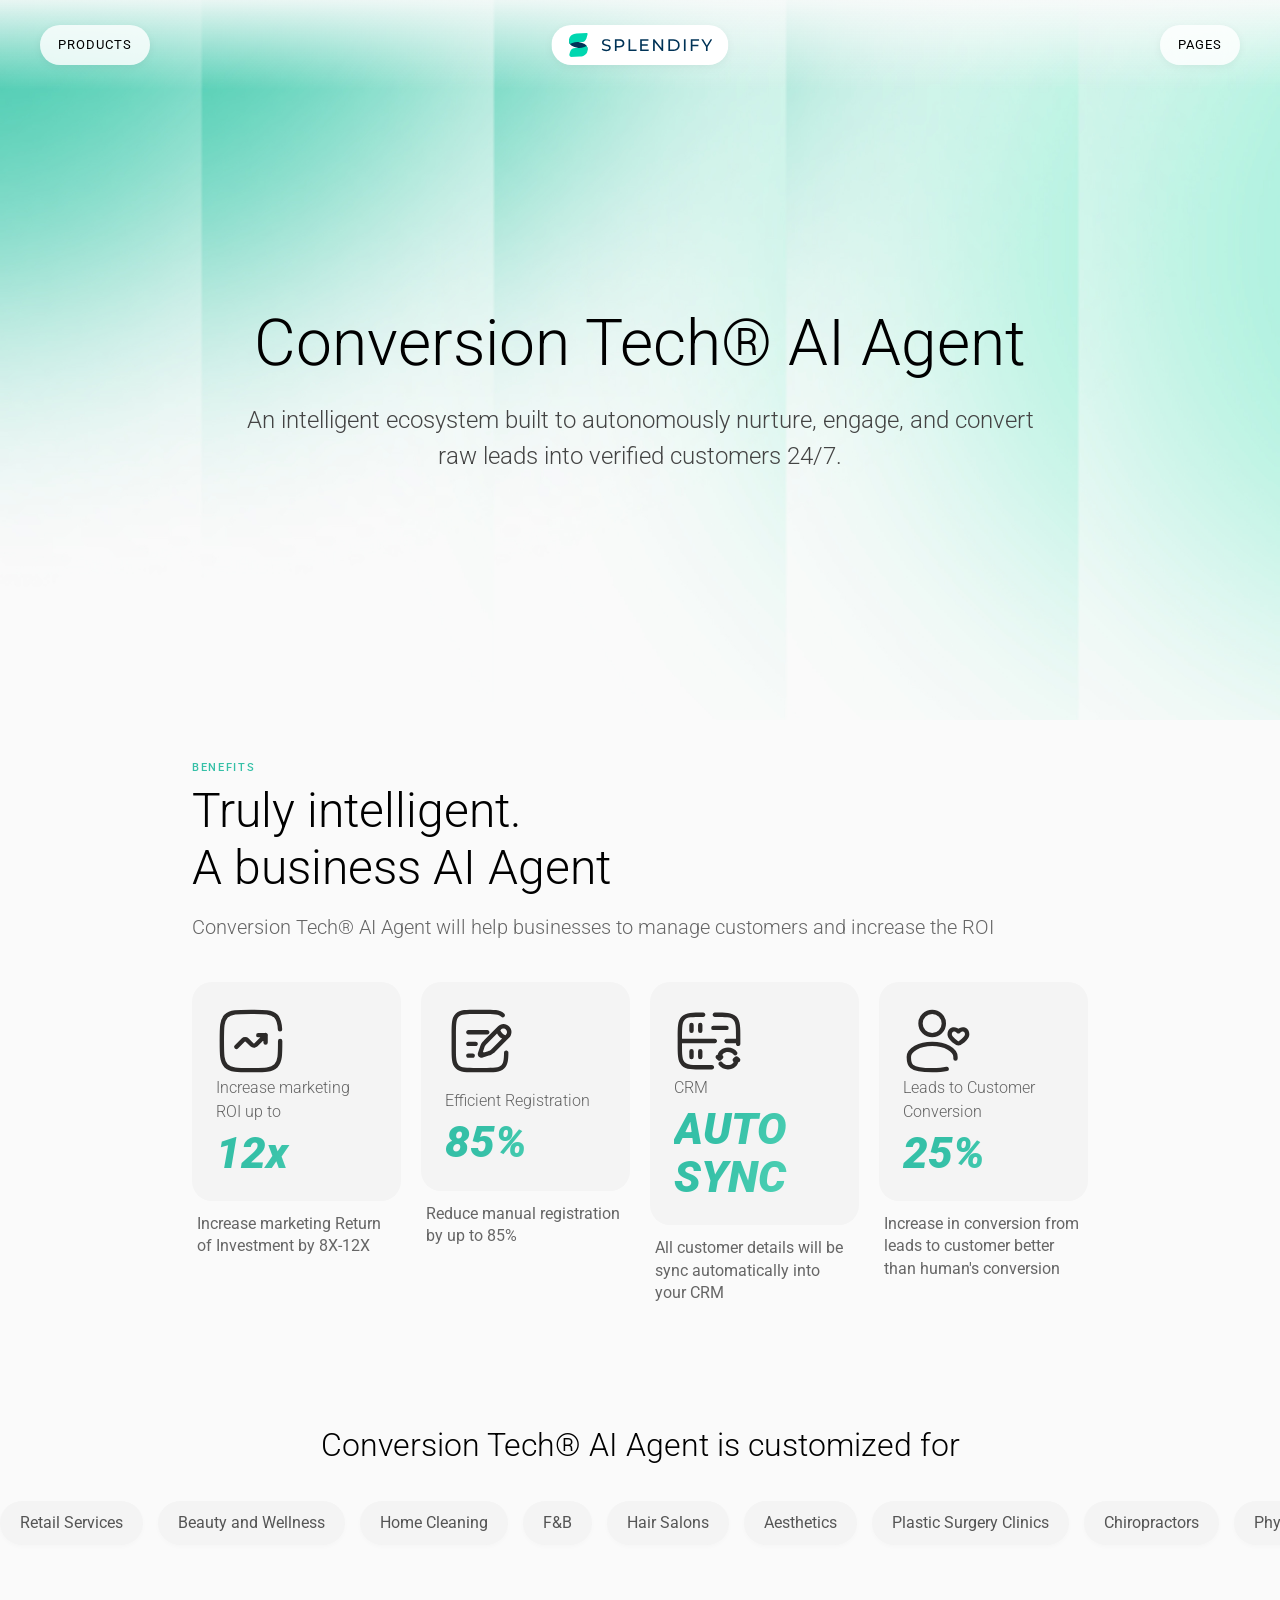
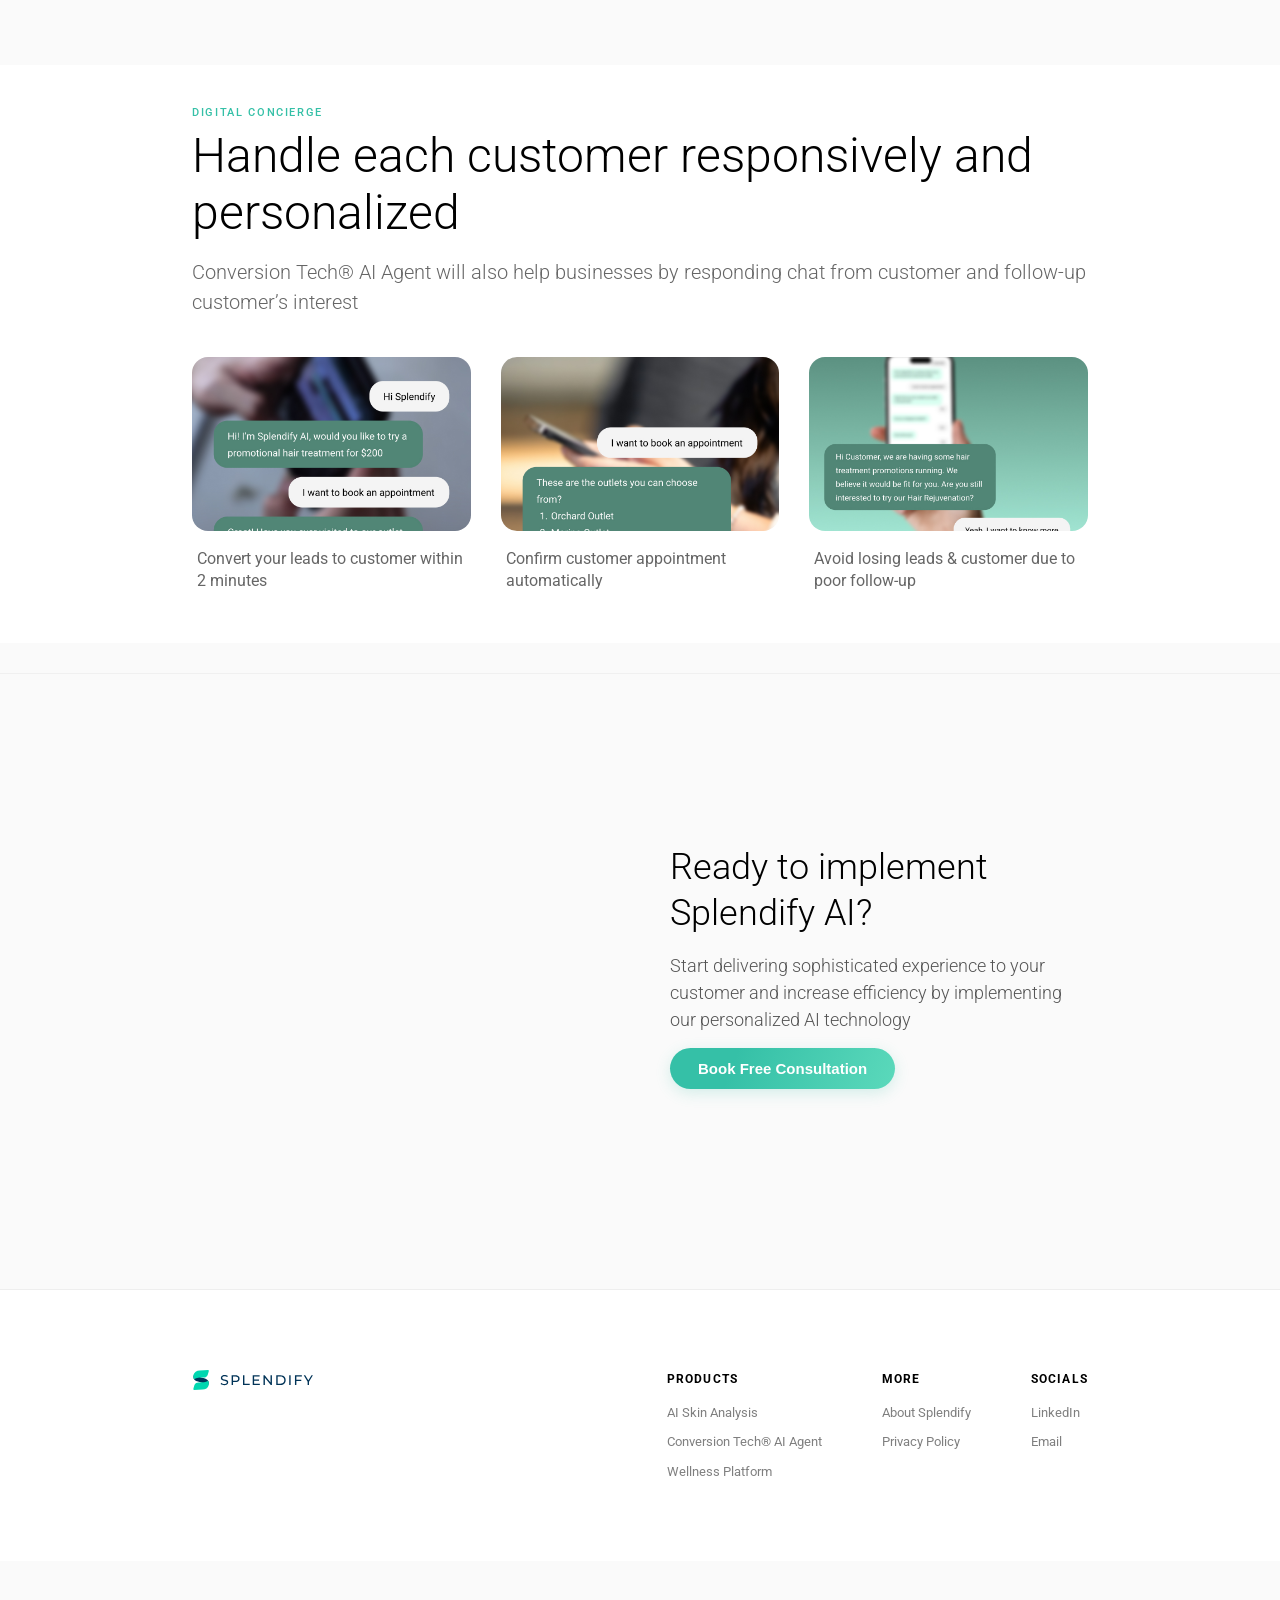
==== commit 54bda298: "Implement responsive layout 1. aiskin has responsive layout 2. some of aiagent has responsive layout" ====
--- a/aiagent.html
+++ b/aiagent.html
@@ -7,18 +7,16 @@
     <title>Conversion Tech® AI Agent</title>
     <link rel="preconnect" href="https://fonts.googleapis.com">
     <link rel="preconnect" href="https://fonts.gstatic.com" crossorigin>
-    <link href="https://fonts.googleapis.com/css2?family=Roboto:ital,wght@0,100..900;1,100..900&display=swap"
-        rel="stylesheet">
+    <link href="https://fonts.googleapis.com/css2?family=Roboto:ital,wght@0,100..900;1,100..900&display=swap" rel="stylesheet">
     <link rel="icon" href="splendify-icon.svg" type="image/x-icon">
+    <link rel="stylesheet" href="style.css">
 </head>
 <style>
     * {
         box-sizing: border-box;
     }
 
-    h1,
-    h2,
-    p {
+    h1, h2, p {
         margin: 0;
     }
 
@@ -27,9 +25,14 @@
         margin: 0;
         padding: 0;
         line-height: 1.5;
-        width: 100svw;
+        width: 100%;
         background: #fafafa;
         overflow-x: hidden;
+    }
+
+    img, video {
+        max-width: 100%;
+        height: auto;
     }
 </style>
 
@@ -38,14 +41,14 @@
         <div class="menu-bar" id="products-menu-bar">
             <p class="menu title">Products</p>
             <a class="menu" id="menu-skin" href="aiskin.html">AI Skin Analysis</a>
-            <a class="menu" id="menu-agent" href="aiagent.html">Conversion Tech® AI Agent</a>
-            <a class="menu" id="menu-platform" href="fabulas.html">Wellness Platform</a>
+            <a class="menu" id="menu-agent" href="aiagent.html">AI Agent</a>
+            <a class="menu" id="menu-platform" href="fabulas.html">Platform</a>
         </div>
         <img src="splendify.svg" alt="splendify" id="header-logo">
-        <div class="menu-bar" style="align-items: end;" id="pages-menu-bar">
+        <div class="menu-bar" style="align-items: flex-end;" id="pages-menu-bar">
             <p class="menu title">PAGES</p>
-            <a class="menu" id="menu-about">About Splendify</a>
-            <a class="menu" id="menu-privacy" href="privacy-policy.html">Privacy Policy</a>
+            <a class="menu" id="menu-about">About</a>
+            <a class="menu" id="menu-privacy" href="privacy-policy.html">Privacy</a>
         </div>
         <style>
             header {
@@ -57,31 +60,32 @@
                 align-items: start;
                 justify-content: space-between;
                 width: 100%;
-                padding: 25px 50px;
+                padding: 15px 20px;
                 box-sizing: border-box;
-                /* Mencegah overflow horizontal */
                 z-index: 100;
+                background: linear-gradient(to bottom, rgba(250,250,250,0.9), rgba(250,250,250,0));
             }
 
             .menu {
                 display: none;
                 flex-direction: row;
                 align-items: center;
-                background-color: rgba(255, 255, 255, 0.5);
-                width: fit-content;
+                background-color: rgba(255, 255, 255, 0.8);
+                width: max-content;
                 height: fit-content;
                 backdrop-filter: blur(10px);
                 -webkit-backdrop-filter: blur(10px);
                 border-radius: 100px;
-                padding: 10px 20px;
+                padding: 8px 14px;
                 letter-spacing: 1px;
-                font-size: 14px;
+                font-size: 11px;
                 font-weight: 400;
                 text-transform: uppercase;
                 cursor: pointer;
                 transition: all 0.3s ease;
                 text-decoration: none;
                 color: #000;
+                box-shadow: 0 2px 10px rgba(0,0,0,0.05);
             }
 
             .menu:hover {
@@ -89,10 +93,6 @@
                 font-weight: 600;
             }
 
-            .menu p {
-                margin: 0;
-            }
-
             .title {
                 display: flex;
             }
@@ -100,20 +100,26 @@
             .menu-bar {
                 display: flex;
                 flex-direction: column;
-                gap: 10px;
-                font-size: 14px;
+                gap: 8px;
+                font-size: 12px;
                 font-weight: 400;
                 text-transform: uppercase;
             }
 
             #header-logo {
-                padding: 10px 20px;
+                padding: 8px 16px;
                 background: white;
                 border-radius: 100px;
-                height: 40px;
-                position: fixed;
-                left: 50%;
-                transform: translateX(-50%);
+                height: 34px;
+                cursor: pointer;
+                box-shadow: 0 2px 10px rgba(0,0,0,0.05);
+            }
+
+            @media screen and (min-width: 768px) {
+                header { padding: 25px 40px; }
+                .menu { font-size: 13px; padding: 10px 18px; }
+                .menu-bar { gap: 10px; font-size: 14px; }
+                #header-logo { height: 40px; position: absolute; left: 50%; transform: translateX(-50%); }
             }
         </style>
         <script>
@@ -121,442 +127,548 @@
             const pagesMenuBar = document.getElementById('pages-menu-bar');
             const headerLogo = document.getElementById('header-logo');
 
-            productsMenuBar.addEventListener('mouseenter', () => {
-                document.getElementById('menu-skin').style.display = 'flex';
-                document.getElementById('menu-agent').style.display = 'flex';
-                document.getElementById('menu-platform').style.display = 'flex';
+            const toggleDisplay = (ids, displayStyle) => {
+                ids.forEach(id => document.getElementById(id).style.display = displayStyle);
+            };
+
+            productsMenuBar.addEventListener('mouseenter', () => toggleDisplay(['menu-skin', 'menu-agent', 'menu-platform'], 'flex'));
+            productsMenuBar.addEventListener('mouseleave', () => toggleDisplay(['menu-skin', 'menu-agent', 'menu-platform'], 'none'));
+            pagesMenuBar.addEventListener('mouseenter', () => toggleDisplay(['menu-about', 'menu-privacy'], 'flex'));
+            pagesMenuBar.addEventListener('mouseleave', () => toggleDisplay(['menu-about', 'menu-privacy'], 'none'));
+
+            productsMenuBar.addEventListener('click', () => {
+                const isHidden = document.getElementById('menu-skin').style.display !== 'flex';
+                toggleDisplay(['menu-skin', 'menu-agent', 'menu-platform'], isHidden ? 'flex' : 'none');
             });
-
-            productsMenuBar.addEventListener('mouseleave', () => {
-                document.getElementById('menu-skin').style.display = 'none';
-                document.getElementById('menu-agent').style.display = 'none';
-                document.getElementById('menu-platform').style.display = 'none';
+            pagesMenuBar.addEventListener('click', () => {
+                const isHidden = document.getElementById('menu-about').style.display !== 'flex';
+                toggleDisplay(['menu-about', 'menu-privacy'], isHidden ? 'flex' : 'none');
             });
 
-            pagesMenuBar.addEventListener('mouseenter', () => {
-                document.getElementById('menu-about').style.display = 'flex';
-                document.getElementById('menu-privacy').style.display = 'flex';
-            });
-
-            pagesMenuBar.addEventListener('mouseleave', () => {
-                document.getElementById('menu-about').style.display = 'none';
-                document.getElementById('menu-privacy').style.display = 'none';
-            });
-
-            headerLogo.addEventListener('click', () => {
-                window.location.href = 'index.html';
-            });
+            headerLogo.addEventListener('click', () => { window.location.href = 'index.html'; });
         </script>
     </header>
+
     <section id="hero">
         <div id="hero-text">
-            <h1>Conversion Tech® AI Agent</h1>
-            <p>AI Agent is a powerful tool that can help you convert more leads into customers. It can answer questions,
-                provide information, and even schedule appointments.</p>
+            <h1>Conversion Tech® <br class="mobile-break"> AI Agent</h1>
+            <p>An intelligent ecosystem built to autonomously nurture, engage, and convert raw leads into verified customers 24/7.</p>
         </div>
         <style>
             #hero {
                 width: 100%;
-                height: 80svh;
+                min-height: 70vh;
                 display: flex;
                 flex-direction: column;
                 align-items: center;
                 justify-content: center;
-                padding: 50px 25%;
+                padding: 120px 20px 60px 20px;
                 background-image: url(lines.jpg);
-                background-size: 100% 80%;
+                background-size: cover;
                 background-repeat: no-repeat;
-                background-position: center top;
+                background-position: center;
                 text-align: center;
             }
 
             #hero h1 {
-                font-size: 64px;
+                font-size: 32px;
                 font-weight: 300;
+                line-height: 120%;
+                margin-bottom: 20px;
             }
 
             #hero p {
-                font-size: 24px;
+                font-size: 16px;
                 font-weight: 300;
+                max-width: 600px;
+                color: #444;
+            }
+
+            .mobile-break { display: block; }
+
+            @media screen and (min-width: 768px) {
+                #hero { min-height: 80vh; padding: 140px 10% 80px 10%; }
+                #hero h1 { font-size: 52px; }
+                #hero p { font-size: 20px; }
+                .mobile-break { display: none; }
+            }
+            @media screen and (min-width: 1024px) {
+                #hero h1 { font-size: 64px; }
+                #hero p { font-size: 24px; max-width: 800px; }
             }
         </style>
     </section>
+
     <section class="explanation">
         <div class="explanation-intro">
             <p class="intro-label">Benefits</p>
-            <h2 class="intro-title">Truly intelligent. A business AI Agent</h2>
-            <p class="explanation-description">Conversion Tech® AI Agent will help businesses to manage customers and
-                increase the ROI</p>
-        </div>
-        <div class="slider">
-            <div class="slider-cell">
-                <div class="slider-box">
-                    <img src="roi.svg" alt="" class="cell-image">
-                    <div class="box-text-wrap">
-                        <p class="box-text">Increase marketing ROI up to</p>
-                        <p class="box-number">12x</p>
-                    </div>
-                </div>
-                <div class="slider-text-wrap">
-                    <p class="slider-text">Increase marketing Return of Investment by 8X-12X</p>
+            <h2 class="intro-title">Truly intelligent. <br> A business AI Agent</h2>
+            <p class="explanation-description">Conversion Tech® AI Agent will help businesses to manage customers and increase the ROI</p>
+        </div>
+        <div class="slider-container">
+            <div class="slider">
+                <div class="slider-cell">
+                    <div class="slider-box">
+                        <img src="roi.svg" alt="" class="cell-image">
+                        <div class="box-text-wrap">
+                            <p class="box-text">Increase marketing ROI up to</p>
+                            <p class="box-number">12x</p>
+                        </div>
+                    </div>
+                    <div class="slider-text-wrap">
+                        <p class="slider-text">Increase marketing Return of Investment by 8X-12X</p>
+                    </div>
+                </div>
+                <div class="slider-cell">
+                    <div class="slider-box">
+                        <img src="form.svg" alt="" class="cell-image">
+                        <div class="box-text-wrap">
+                            <p class="box-text">Efficient Registration</p>
+                            <p class="box-number">85%</p>
+                        </div>
+                    </div>
+                    <div class="slider-text-wrap">
+                        <p class="slider-text">Reduce manual registration by up to 85%</p>
+                    </div>
+                </div>
+                <div class="slider-cell">
+                    <div class="slider-box">
+                        <img src="server.svg" alt="" class="cell-image">
+                        <div class="box-text-wrap">
+                            <p class="box-text">CRM</p>
+                            <p class="box-number">AUTO SYNC</p>
+                        </div>
+                    </div>
+                    <div class="slider-text-wrap">
+                        <p class="slider-text">All customer details will be sync automatically into your CRM</p>
+                    </div>
+                </div>
+                <div class="slider-cell">
+                    <div class="slider-box">
+                        <img src="customer.svg" alt="" class="cell-image">
+                        <div class="box-text-wrap">
+                            <p class="box-text">Leads to Customer Conversion</p>
+                            <p class="box-number">25%</p>
+                        </div>
+                    </div>
+                    <div class="slider-text-wrap">
+                        <p class="slider-text">Increase in conversion from leads to customer better than human's conversion</p>
+                    </div>
                 </div>
             </div>
-            <div class="slider-cell">
-                <div class="slider-box">
-                    <img src="form.svg" alt="" class="cell-image">
-                    <div class="box-text-wrap">
-                        <p class="box-text">Efficient Registration</p>
-                        <p class="box-number">85%</p>
-                    </div>
-                </div>
-                <div class="slider-text-wrap">
-                    <p class="slider-text">Reduce manual registration by up to 85%</p>
-                </div>
-            </div>
-            <div class="slider-cell">
-                <div class="slider-box">
-                    <img src="server.svg" alt="" class="cell-image">
-                    <div class="box-text-wrap">
-                        <p class="box-text">CRM</p>
-                        <p class="box-number">AUTO SYNC</p>
-                    </div>
-                </div>
-                <div class="slider-text-wrap">
-                    <p class="slider-text">All customer details will be sync automatically into your CRM</p>
-                </div>
-            </div>
-            <div class="slider-cell">
-                <div class="slider-box">
-                    <img src="customer.svg" alt="" class="cell-image">
-                    <div class="box-text-wrap">
-                        <p class="box-text">Conversion from Leads to Customer</p>
-                        <p class="box-number">25%</p>
-                    </div>
-                </div>
-                <div class="slider-text-wrap">
-                    <p class="slider-text">Increase in conversion from leads to customer better than human's conversion
-                    </p>
-                </div>
-            </div>
-            <style>
-                .explanation {
-                    display: flex;
-                    flex-direction: column;
-                    justify-content: center;
-                    gap: 30px;
-                    width: 100svw;
-                    overflow: hidden;
-                    padding-bottom: 50px;
+        </div>
+        <style>
+            .explanation {
+                display: flex;
+                flex-direction: column;
+                justify-content: center;
+                gap: 30px;
+                width: 100%;
+                padding: 40px 0;
+            }
+
+            .explanation-intro {
+                display: flex;
+                flex-direction: column;
+                gap: 5px;
+                padding: 0 20px;
+            }
+
+            .intro-label {
+                font-weight: 500;
+                font-size: 11px;
+                letter-spacing: 0.15em;
+                color: #35C0A7;
+                text-transform: uppercase;
+            }
+
+            .intro-title {
+                font-size: 28px;
+                line-height: 120%;
+                font-weight: 300;
+            }
+
+            .explanation-description {
+                padding-top: 10px;
+                font-size: 16px;
+                color: #666;
+                line-height: 150%;
+                font-weight: 300;
+            }
+
+            .slider-container {
+                width: 100%;
+                overflow-x: auto;
+                padding: 10px 20px;
+                scroll-snap-type: x mandatory;
+                -webkit-overflow-scrolling: touch;
+            }
+
+            .slider {
+                display: flex;
+                flex-direction: row;
+                gap: 20px;
+                width: max-content;
+            }
+
+            .slider-cell {
+                display: flex;
+                flex-direction: column;
+                gap: 12px;
+                width: 280px;
+                scroll-snap-align: start;
+            }
+
+            .slider-box {
+                height: 280px;
+                width: 100%;
+                background-color: #F4F4F4;
+                border-radius: 20px;
+                display: flex;
+                flex-direction: column;
+                align-items: flex-start;
+                justify-content: space-between;
+                padding: 24px;
+            }
+
+            .cell-image {
+                width: 60px;
+                height: 60px;
+            }
+
+            .slider-text-wrap {
+                padding: 0 5px;
+            }
+
+            .slider-text {
+                font-size: 14px;
+                line-height: 140%;
+                color: #666;
+            }
+
+            .box-text {
+                font-weight: 300;
+                font-size: 16px;
+                color: #646464;
+                margin-bottom: 5px;
+            }
+
+            .box-number {
+                font-style: italic;
+                font-weight: 900;
+                font-size: 38px;
+                background: linear-gradient(111.83deg, #35C0A7 28.6%, #5BD9BB 100%);
+                -webkit-background-clip: text;
+                -webkit-text-fill-color: transparent;
+                background-clip: text;
+                line-height: 110%;
+            }
+
+            @media screen and (min-width: 768px) {
+                .explanation-intro { padding: 0 10%; }
+                .intro-title { font-size: 38px; }
+                .explanation-description { font-size: 18px; }
+                .slider-container { padding: 10px 10%; }
+                .slider-cell { width: 300px; }
+                .slider-box { height: 300px; }
+                .box-number { font-size: 44px; }
+            }
+
+            @media screen and (min-width: 1024px) {
+                .explanation-intro { padding: 0 15%; }
+                .intro-title { font-size: 48px; }
+                .explanation-description { font-size: 20px; }
+                .slider-container { padding: 10px 15%; overflow-x: visible; }
+                .slider { 
+                    display: grid; 
+                    grid-template-columns: repeat(4, 1fr); 
+                    gap: 20px; 
+                    width: 100%;
                 }
-
-                .explanation-intro {
-                    display: flex;
-                    flex-direction: column;
-                    gap: 5px;
-                    padding: 20px 15%;
-                }
-
-                .intro-label {
-                    font-weight: 400;
-                    font-size: 12px;
-                    letter-spacing: 15%;
-                    color: #000000;
-                    text-transform: uppercase;
-                }
-
-                .intro-title {
-                    font-size: 48px;
-                    line-height: 125%;
-                    font-weight: 300;
-                }
-
-                .explanation-description {
-                    padding-top: 15px;
-                    font-size: 20px;
-                    color: #666;
-                    line-height: 150%;
-                    font-weight: 300;
-                }
-
-                .slider {
-                    display: flex;
-                    flex-direction: row;
-                    gap: 10px;
-                    width: 100svw;
-                    overflow-x: scroll;
-                }
-
-                .slider-cell {
-                    display: flex;
-                    flex-direction: column;
-                    gap: 10px;
-                    width: 100%;
-                    aspect-ratio: 1/1;
-                }
-
-                .slider-box {
-                    aspect-ratio: 1/1;
-                    min-width: 300px;
-                    width: 100%;
-                    background-color: #F4F4F4;
-                    border-radius: 20px;
-                    display: flex;
-                    flex-direction: column;
-                    align-items: start;
-                    justify-content: space-between;
-                    padding: 20px;
-                }
-
-                .cell-image {
-                    width: 100px;
-                    aspect-ratio: 1/1;
-                }
-
-                .slider-text-wrap {
-                    display: flex;
-                    flex-direction: column;
-                    gap: 5px;
-                    padding: 0px 20px;
-                }
-
-                .slider-text {
-                    width: 100%;
-                    font-size: 15px;
-                    line-height: 150%;
-                    color: #666;
-                }
-
-                .slider-image {
-                    width: 100%;
-                    object-fit: cover;
-                    aspect-ratio: 1/1;
-                    border-radius: 50px;
-                }
-
-                .box-text {
-                    font-weight: 300;
-                    font-size: 20px;
-                    line-height: 150%;
-                    color: #646464;
-                }
-
-                .box-number {
-                    font-style: italic;
-                    text-wrap: nowrap;
-                    font-weight: 900;
-                    font-size: 48px;
-                    background: linear-gradient(111.83deg, #35C0A7 28.6%, #5BD9BB 100%);
-                    -webkit-background-clip: text;
-                    -webkit-text-fill-color: transparent;
-                    background-clip: text;
-                    text-fill-color: transparent;
-                    line-height: 120%;
-
-                }
-            </style>
-        </div>
-    </section>
+                .slider-cell { width: 100%; }
+                .slider-box { height: auto; aspect-ratio: 1/1; }
+                .cell-image { width: 70px; height: 70px; }
+            }
+        </style>
+    </div>
+
     <section id="labels">
-        <h2>Conversion Tech® AI Agent is customized for</h2>
-        <div class="labels-track">
-            <div class="labels-wrap">
-                <p class="label">Retail Services</p>
-                <p class="label">Beauty and Wellness</p>
-                <p class="label">Home Cleaning</p>
-                <p class="label">F&B</p>
-                <p class="label">Hair Salons</p>
-                <p class="label">Aesthetics</p>
-                <p class="label">Plastic Surgery Clinics</p>
-                <p class="label">Chiropractors</p>
-                <p class="label">Physiotherapists</p>
-                <p class="label">Gyms</p>
-                <p class="label">Yoga & Fitness Studio</p>
-                <p class="label">TCM Clinics</p>
-                <p class="label">Medical</p>
-                <p class="label">Supplement Company</p>
-            </div>
-            <div class="labels-wrap">
-                <p class="label">Services</p>
-                <p class="label">Beauty and Wellness</p>
-                <p class="label">Home Cleaning</p>
-                <p class="label">F&B</p>
-                <p class="label">Hair Salons</p>
-                <p class="label">Aesthetics</p>
-                <p class="label">Plastic Surgery Clinics</p>
-                <p class="label">Chiropractors</p>
-                <p class="label">Physiotherapists</p>
-                <p class="label">Gyms</p>
-                <p class="label">Yoga & Fitness Studio</p>
-                <p class="label">TCM Clinics</p>
-                <p class="label">Medical</p>
-                <p class="label">Supplement Company</p>
+        <h2>Conversion Tech® AI Agent <br class="mobile-break"> is customized for</h2>
+        <div class="labels-container">
+            <div class="labels-track">
+                <div class="labels-wrap">
+                    <p class="label">Retail Services</p>
+                    <p class="label">Beauty and Wellness</p>
+                    <p class="label">Home Cleaning</p>
+                    <p class="label">F&B</p>
+                    <p class="label">Hair Salons</p>
+                    <p class="label">Aesthetics</p>
+                    <p class="label">Plastic Surgery Clinics</p>
+                    <p class="label">Chiropractors</p>
+                    <p class="label">Physiotherapists</p>
+                    <p class="label">Gyms</p>
+                    <p class="label">Yoga & Fitness Studio</p>
+                    <p class="label">TCM Clinics</p>
+                    <p class="label">Medical</p>
+                    <p class="label">Supplement Company</p>
+                </div>
+                <div class="labels-wrap">
+                    <p class="label">Retail Services</p>
+                    <p class="label">Beauty and Wellness</p>
+                    <p class="label">Home Cleaning</p>
+                    <p class="label">F&B</p>
+                    <p class="label">Hair Salons</p>
+                    <p class="label">Aesthetics</p>
+                    <p class="label">Plastic Surgery Clinics</p>
+                    <p class="label">Chiropractors</p>
+                    <p class="label">Physiotherapists</p>
+                    <p class="label">Gyms</p>
+                    <p class="label">Yoga & Fitness Studio</p>
+                    <p class="label">TCM Clinics</p>
+                    <p class="label">Medical</p>
+                    <p class="label">Supplement Company</p>
+                </div>
             </div>
         </div>
         <style>
             #labels {
                 display: flex;
                 flex-direction: column;
-                gap: 15px;
-                /* Padding 15% dipindah ke sini agar pinggirannya rapi */
-                padding: 100px 15%;
-                width: 100svw;
-                overflow: hidden;
+                gap: 25px;
+                padding: 60px 0;
+                width: 100%;
             }
 
             #labels h2 {
-                font-size: 32px;
+                font-size: 24px;
                 font-weight: 300;
                 text-align: center;
-            }
-
-            /* Class baru untuk membungkus dan menggerakkan label */
+                padding: 0 20px;
+                line-height: 130%;
+            }
+
+            .labels-container {
+                width: 100%;
+                overflow: hidden;
+                padding: 10px 0;
+            }
+
             .labels-track {
                 display: flex;
                 align-items: center;
-                gap: 10px;
-                /* Wajib pakai ini biar panjangnya menyesuaikan isi */
-                animation: scroll-left 20s linear infinite;
-                /* Angka 30s untuk atur kecepatan, makin besar makin lambat */
-                filter: grayscale(100%);
-                animation-delay: 500ms;
+                gap: 15px;
+                width: max-content;
+                animation: scroll-left 25s linear infinite;
             }
 
             .labels-wrap {
                 display: flex;
                 flex-direction: row;
-                gap: 10px;
-            }
-
-            /* Opsional: Animasi berhenti saat di-hover / disentuh */
+                gap: 15px;
+            }
+
             .labels-track:hover {
                 animation-play-state: paused;
             }
 
             .label {
                 width: fit-content;
-                height: fit-content;
                 text-wrap: nowrap;
                 padding: 10px 20px;
                 background-color: #f4f4f4;
                 border-radius: 100px;
-                font-size: 16px;
-                color: #666;
+                font-size: 14px;
+                color: #555;
+                box-shadow: 0 2px 5px rgba(0,0,0,0.02);
             }
 
             @keyframes scroll-left {
-                0% {
-                    transform: translateX(0);
-                }
-
-                100% {
-                    /* Geser 50% dari total panjang konten dikurangi setengah dari gap (10px / 2) */
-                    transform: translateX(calc(-50% - 5px));
-                }
+                0% { transform: translateX(0); }
+                100% { transform: translateX(-50%); }
+            }
+
+            @media screen and (min-width: 768px) {
+                #labels { padding: 80px 0; }
+                #labels h2 { font-size: 32px; }
+                .label { font-size: 16px; }
             }
         </style>
     </section>
-    <section class="explanation">
+
+    <section class="explanation bg-white">
         <div class="explanation-intro">
             <p class="intro-label">Digital Concierge</p>
             <h2 class="intro-title">Handle each customer responsively and personalized</h2>
-            <p class="explanation-description">Conversion Tech® AI Agent will also help businesses by responding chat
-                from
-                customer and follow-up customer’s interest</p>
-        </div>
-        <div class="slider">
-            <div class="slider-cell">
-                <img src="leads.jpg" alt="" class="slider-image">
-                <div class="slider-text-wrap">
-                    <p class="slider-text">Convert your leads to customer within 2 minutes</p>
+            <p class="explanation-description">Conversion Tech® AI Agent will also help businesses by responding chat from customer and follow-up customer’s interest</p>
+        </div>
+        <div class="slider-container">
+            <div class="slider image-slider">
+                <div class="slider-cell row-cell">
+                    <div class="img-wrapper">
+                        <img src="leads.jpg" alt="" class="slider-image">
+                    </div>
+                    <div class="slider-text-wrap">
+                        <p class="slider-text">Convert your leads to customer within 2 minutes</p>
+                    </div>
+                </div>
+                <div class="slider-cell row-cell">
+                    <div class="img-wrapper">
+                        <img src="appointment.jpg" alt="" class="slider-image">
+                    </div>
+                    <div class="slider-text-wrap">
+                        <p class="slider-text">Confirm customer appointment automatically</p>
+                    </div>
+                </div>
+                <div class="slider-cell row-cell">
+                    <div class="img-wrapper">
+                        <img src="followup.jpg" alt="" class="slider-image">
+                    </div>
+                    <div class="slider-text-wrap">
+                        <p class="slider-text">Avoid losing leads & customer due to poor follow-up</p>
+                    </div>
                 </div>
             </div>
-            <div class="slider-cell">
-                <img src="appointment.jpg" alt="" class="slider-image">
-                <div class="slider-text-wrap">
-                    <p class="slider-text">Confirm customer appointment automatically</p>
-                </div>
-            </div>
-            <div class="slider-cell">
-                <img src="followup.jpg" alt="" class="slider-image">
-                <div class="slider-text-wrap">
-                    <p class="slider-text">Avoid losing leads & customer due to poor follow-up</p>
-                </div>
-            </div>
-        </div>
+        </div>
+        <style>
+            .bg-white { background-color: #ffffff; }
+            
+            .row-cell {
+                width: 260px;
+            }
+
+            .img-wrapper {
+                width: 100%;
+                aspect-ratio: 4/3;
+                border-radius: 16px;
+                overflow: hidden;
+                margin-bottom: 5px;
+            }
+
+            .slider-image {
+                width: 100%;
+                height: 100%;
+                object-fit: cover;
+            }
+
+            @media screen and (min-width: 768px) {
+                .row-cell { width: 280px; }
+            }
+
+            @media screen and (min-width: 1024px) {
+                .image-slider {
+                    display: grid;
+                    grid-template-columns: repeat(3, 1fr);
+                    gap: 30px;
+                    width: 100%;
+                }
+                .row-cell { width: 100%; }
+                .img-wrapper { aspect-ratio: 16/10; }
+                .slider-text { font-size: 16px; }
+            }
+        </style>
     </section>
+
     <section id="contact">
-        <video src="aiagent.mp4" autoplay loop muted></video>
+        <div class="video-container">
+            <video src="aiagent.mp4" autoplay loop muted></video>
+        </div>
         <div class="contact-text">
             <h2>Ready to implement Splendify AI?</h2>
-            <p>Start delivering sophisticated experience to your customer and increase efficiency by implementing our
-                personalized AI technology</p>
+            <p>Start delivering sophisticated experience to your customer and increase efficiency by implementing our personalized AI technology</p>
             <button class="contact-button">Book Free Consultation</button>
         </div>
         <style>
             #contact {
                 display: flex;
-                flex-direction: row;
-                gap: 0px;
+                flex-direction: column;
                 align-items: center;
                 justify-content: center;
-                z-index: 2;
-                background: white;
-                width: 100%;
-                margin: 0 auto;
+                width: 100%;
+                padding: 40px 20px;
+                border-top: 1px solid #f0f0f0;
+            }
+
+            .video-container {
+                width: 100%;
+                max-width: 340px;
+                aspect-ratio: 1/1;
+                margin-bottom: 20px;
             }
 
             #contact video {
-                aspect-ratio: 1/1;
+                width: 100%;
+                height: 100%;
+                object-fit: cover;
+                border-radius: 20px;
+            }
+
+            .contact-text {
+                display: flex;
+                flex-direction: column;
+                gap: 15px;
+                text-align: center;
                 width: 100%;
                 max-width: 500px;
-                filter: brightness(150%);
-            }
-
-            .contact-text {
-                display: flex;
-                flex-direction: column;
-                gap: 20px;
-                text-align: left;
-                width: 100%;
-                max-width: 50vw;
-                padding: 50px;
             }
 
             .contact-text p {
                 line-height: 150%;
-                font-size: 20px;
+                font-size: 15px;
                 font-weight: 300;
+                color: #555;
             }
 
             .contact-text h2 {
-                font-size: 48px;
+                font-size: 26px;
                 font-weight: 300;
-                line-height: 150%;
+                line-height: 130%;
             }
 
             .contact-button {
-                display: flex;
-                flex-direction: column;
+                display: inline-flex;
+                align-self: center;
                 justify-content: center;
                 align-items: center;
-                padding: 10px 20px;
-                gap: 8px;
-                width: fit-content;
+                padding: 12px 28px;
                 background: linear-gradient(111.83deg, #35C0A7 28.6%, #5BD9BB 100%);
                 border-radius: 96px;
                 color: white;
                 font-weight: bold;
-                font-size: 16px;
+                font-size: 15px;
                 border: none;
+                cursor: pointer;
+                box-shadow: 0 4px 15px rgba(53, 192, 167, 0.2);
+                transition: transform 0.2s;
             }
 
             .contact-button:hover {
-                background-color: #0056b3;
+                transform: scale(1.02);
+            }
+
+            @media screen and (min-width: 768px) {
+                #contact { padding: 60px 40px; }
+                .contact-text h2 { font-size: 36px; }
+                .contact-text p { font-size: 18px; }
+                .video-container { max-width: 400px; }
+            }
+
+            @media screen and (min-width: 1024px) {
+                #contact {
+                    flex-direction: row;
+                    gap: 60px;
+                    padding: 80px 15%;
+                }
+                .video-container { max-width: 450px; margin-bottom: 0; }
+                .contact-text { text-align: left; max-width: 50%; }
+                .contact-button { align-self: flex-start; }
             }
         </style>
     </section>
+
     <section id="footer">
-        <img src="splendify.svg" alt="splendify" class="footer-logo">
+        <div class="footer-brand">
+            <img src="splendify.svg" alt="splendify" class="footer-logo">
+        </div>
         <div id="footer-menus">
             <div class="footer-menu-list">
                 <p class="footer-menu-title">Products</p>
@@ -566,39 +678,35 @@
             </div>
             <div class="footer-menu-list">
                 <p class="footer-menu-title">More</p>
-                <a class="footer-menu">About Splendify</a>
+                <a class="footer-menu" href="#">About Splendify</a>
                 <a class="footer-menu" href="privacy-policy.html">Privacy Policy</a>
             </div>
             <div class="footer-menu-list">
                 <p class="footer-menu-title">Socials</p>
-                <p class="footer-menu">LinkedIn</p>
-                <p class="footer-menu">Email</p>
+                <a class="footer-menu" href="#">LinkedIn</a>
+                <a class="footer-menu" href="#">Email</a>
             </div>
         </div>
         <style>
             #footer {
-                text-align: left;
-                display: flex;
-                flex-direction: row;
-                justify-content: space-between;
-                align-items: start;
-                padding: 10%;
+                display: flex;
+                flex-direction: column;
+                gap: 40px;
+                padding: 60px 20px;
                 width: 100%;
                 background-color: white;
-                position: relative;
-                z-index: 10;
-
+                border-top: 1px solid #eee;
             }
 
             .footer-logo {
-                max-width: 200px;
-                margin-bottom: 20px;
+                max-width: 140px;
             }
 
             #footer-menus {
-                display: flex;
-                flex-direction: row;
-                gap: 50px;
+                display: grid;
+                grid-template-columns: repeat(2, 1fr);
+                gap: 30px;
+                width: 100%;
             }
 
             .footer-menu-list {
@@ -610,14 +718,33 @@
             .footer-menu {
                 color: #00000080;
                 margin: 0;
-                font-size: 12px;
+                font-size: 13px;
                 text-decoration: none;
+                transition: color 0.2s;
+            }
+
+            .footer-menu:hover {
+                color: #000;
             }
 
             .footer-menu-title {
                 font-size: 12px;
-                letter-spacing: 15%;
+                font-weight: 700;
+                letter-spacing: 0.1em;
                 text-transform: uppercase;
+                color: #000;
+                margin-bottom: 5px;
+            }
+
+            @media screen and (min-width: 768px) {
+                #footer { padding: 60px 10%; }
+                #footer-menus { gap: 40px; }
+            }
+
+            @media screen and (min-width: 1024px) {
+                #footer { flex-direction: row; justify-content: space-between; align-items: start; padding: 80px 15%; }
+                #footer-menus { display: flex; flex-direction: row; gap: 60px; width: auto; }
+                .footer-logo { max-width: 180px; }
             }
         </style>
     </section>
--- a/style.css
+++ b/style.css
@@ -0,0 +1,740 @@
+@import url('https://fonts.googleapis.com/css2?family=Roboto:ital,wght@0,100..900;1,100..900&display=swap');
+
+/* ==========================================================================
+   1. GLOBAL STYLES & RESET
+   ========================================================================== */
+* {
+    box-sizing: border-box;
+}
+
+h1,
+h2,
+h3,
+h4,
+p,
+ul {
+    margin: 0;
+    padding: 0;
+}
+
+body {
+    margin: 0;
+    padding: 0;
+    font-family: 'Roboto';
+    line-height: 1.5;
+    background: #fafafa;
+    color: #000;
+    width: 100%;
+    overflow-x: hidden;
+    display: flex;
+    flex-direction: column;
+}
+
+img,
+video {
+    max-width: 100%;
+    height: auto;
+}
+
+hr {
+    border: 0;
+    height: 1px;
+    background-image: linear-gradient(to right, rgba(0, 0, 0, 0), rgba(0, 0, 0, 0.75), rgba(0, 0, 0, 0));
+    margin: 40px 0;
+}
+
+/* ==========================================================================
+   2. TYPOGRAPHY & HEADINGS
+   ========================================================================== */
+h1 {
+    font-size: 32px;
+    line-height: 120%;
+    font-weight: 300;
+}
+
+h2 {
+    font-size: 24px;
+    line-height: 130%;
+    font-weight: 300;
+}
+
+h3 {
+    font-weight: 400;
+}
+
+h4 {
+    font-weight: 600;
+}
+
+p {
+    line-height: 150%;
+}
+
+@media screen and (min-width: 768px) {
+    h1 {
+        font-size: 52px;
+        line-height: 140%;
+    }
+
+    h2 {
+        font-size: 32px;
+        line-height: 140%;
+    }
+}
+
+@media screen and (min-width: 1024px) {
+    h1 {
+        font-size: 64px;
+    }
+
+    h2 {
+        font-size: 48px;
+    }
+}
+@media screen and (max-width: 800px) {
+    h1 {
+        font-size: 32px;
+        line-height: 150%;
+        font-weight: 300;
+    }
+    h2 {
+        font-size: 32px;
+        line-height: 150%;
+        font-weight: 300;
+    }
+
+/* ==========================================================================
+   3. SHARED COMPONENTS (BUTTONS & LABELS)
+   ========================================================================== */
+button,
+.btn-primary {
+    display: inline-flex;
+    align-self: center;
+    justify-content: center;
+    align-items: center;
+    padding: 12px 28px;
+    background: linear-gradient(111.83deg, #35C0A7 28.6%, #5BD9BB 100%);
+    border-radius: 96px;
+    color: white;
+    font-weight: bold;
+    font-size: 15px;
+    border: none;
+    cursor: pointer;
+    box-shadow: 0 4px 15px rgba(53, 192, 167, 0.2);
+    transition: transform 0.2s, background-color 0.3s;
+    width: fit-content;
+}
+
+button:hover,
+.btn-primary:hover {
+    transform: scale(1.02);
+}
+
+/* Variant button style dari Halaman AI Skin */
+#hero-text button {
+    padding: 10px 20px;
+    background: white;
+    color: #518575;
+    border: 1.5px solid #518575;
+    border-radius: 100px;
+    font-weight: 600;
+    box-shadow: none;
+}
+
+.label,
+.intro-label {
+    font-weight: 500;
+    font-size: 11px;
+    letter-spacing: 0.15em;
+    color: #35C0A7;
+    text-transform: uppercase;
+    margin-bottom: 5px;
+}
+
+/* ==========================================================================
+   4. NAVIGATION HEADER
+   ========================================================================== */
+header {
+    position: fixed;
+    top: 0;
+    left: 0;
+    display: flex;
+    flex-direction: row;
+    align-items: start;
+    justify-content: space-between;
+    width: 100%;
+    padding: 15px 20px;
+    box-sizing: border-box;
+    z-index: 100;
+    background: linear-gradient(to bottom, rgba(250, 250, 250, 0.9), rgba(250, 250, 250, 0));
+}
+
+.menu-bar {
+    display: flex;
+    flex-direction: column;
+    gap: 8px;
+    font-size: 12px;
+    font-weight: 400;
+    text-transform: uppercase;
+}
+
+.menu {
+    display: none;
+    flex-direction: row;
+    align-items: center;
+    background-color: rgba(255, 255, 255, 0.8);
+    width: max-content;
+    height: fit-content;
+    backdrop-filter: blur(10px);
+    -webkit-backdrop-filter: blur(10px);
+    border-radius: 100px;
+    padding: 8px 14px;
+    letter-spacing: 1px;
+    font-size: 11px;
+    font-weight: 400;
+    text-transform: uppercase;
+    cursor: pointer;
+    transition: all 0.3s ease;
+    text-decoration: none;
+    color: #000;
+    box-shadow: 0 2px 10px rgba(0, 0, 0, 0.05);
+}
+
+.menu:hover {
+    background-color: rgba(255, 255, 255, 1);
+    font-weight: 600;
+}
+
+.title {
+    display: flex;
+}
+
+#header-logo {
+    padding: 8px 16px;
+    background: white;
+    border-radius: 100px;
+    height: 34px;
+    cursor: pointer;
+    box-shadow: 0 2px 10px rgba(0, 0, 0, 0.05);
+}
+
+@media screen and (min-width: 768px) {
+    header {
+        padding: 25px 40px;
+    }
+
+    .menu {
+        font-size: 13px;
+        padding: 10px 18px;
+    }
+
+    .menu-bar {
+        gap: 10px;
+        font-size: 14px;
+    }
+
+    #header-logo {
+        height: 40px;
+        position: absolute;
+        left: 50%;
+        transform: translateX(-50%);
+    }
+}
+
+/* ==========================================================================
+   5. HERO SECTIONS
+   ========================================================================== */
+#hero {
+    width: 100%;
+    min-height: 70vh;
+    display: flex;
+    flex-direction: column;
+    align-items: center;
+    justify-content: center;
+    padding: 120px 20px 60px 20px;
+    text-align: center;
+    position: relative;
+}
+
+#hero-text,
+.subtitle {
+    display: flex;
+    flex-direction: column;
+    justify-content: center;
+    align-items: center;
+    gap: 20px;
+    text-align: center;
+    z-index: 2;
+    max-width: 800px;
+    margin: 0 auto;
+}
+
+#hero p,
+.subtitle p {
+    font-size: 16px;
+    font-weight: 300;
+    color: #444;
+}
+
+.mobile-break {
+    display: block;
+}
+
+@media screen and (min-width: 768px) {
+    #hero {
+        min-height: 80vh;
+        padding: 140px 10% 80px 10%;
+    }
+
+    #hero p,
+    .subtitle p {
+        font-size: 20px;
+    }
+
+    .mobile-break {
+        display: none;
+    }
+}
+
+@media screen and (min-width: 1024px) {
+    #hero p {
+        max-width: 800px;
+    }
+
+    .subtitle p {
+        font-size: 32px;
+    }
+}
+
+/* Background & Specific Hero Styles */
+#background,
+#line {
+    position: fixed;
+    top: 0;
+    left: 0;
+    width: 100%;
+    height: 100vh;
+    object-fit: cover;
+    z-index: -99;
+}
+
+/* ==========================================================================
+   6. EXPLANATION & GRID/SLIDER SECTIONS
+   ========================================================================== */
+.explanation {
+    display: flex;
+    flex-direction: column;
+    justify-content: center;
+    gap: 30px;
+    width: 100%;
+    padding: 40px 0;
+    overflow: hidden;
+}
+
+.explanation-intro {
+    display: flex;
+    flex-direction: column;
+    gap: 5px;
+    padding: 0 20px;
+}
+
+.explanation-description {
+    padding-top: 10px;
+    font-size: 16px;
+    color: #666;
+    line-height: 150%;
+    font-weight: 300;
+}
+
+/* Horizontal / Grid Sliders */
+.slider-container {
+    width: 100%;
+    overflow-x: auto;
+    padding: 10px 20px;
+    scroll-snap-type: x mandatory;
+    -webkit-overflow-scrolling: touch;
+}
+
+.slider {
+    display: flex;
+    flex-direction: row;
+    gap: 20px;
+    width: max-content;
+}
+
+.slider-cell {
+    display: flex;
+    flex-direction: column;
+    gap: 12px;
+    width: 280px;
+    scroll-snap-align: start;
+}
+
+/* Cards & Boxes */
+.slider-box {
+    height: 280px;
+    width: 100%;
+    background-color: #F4F4F4;
+    border-radius: 20px;
+    display: flex;
+    flex-direction: column;
+    align-items: flex-start;
+    justify-content: space-between;
+    padding: 24px;
+}
+
+.cell-image,
+.slider-image {
+    width: 100%;
+    object-fit: cover;
+    border-radius: 16px;
+}
+
+.cell-image {
+    width: 60px;
+    height: 60px;
+}
+
+.box-number {
+    font-style: italic;
+    font-weight: 900;
+    font-size: 38px;
+    background: linear-gradient(111.83deg, #35C0A7 28.6%, #5BD9BB 100%);
+    -webkit-background-clip: text;
+    -webkit-text-fill-color: transparent;
+    background-clip: text;
+    line-height: 110%;
+}
+
+@media screen and (min-width: 768px) {
+    .explanation-intro {
+        padding: 0 10%;
+    }
+
+    .explanation-description {
+        font-size: 18px;
+    }
+
+    .slider-container {
+        padding: 10px 10%;
+    }
+
+    .slider-cell {
+        width: 300px;
+    }
+
+    .slider-box {
+        height: 300px;
+    }
+
+    .box-number {
+        font-size: 44px;
+    }
+}
+
+@media screen and (min-width: 1024px) {
+    .explanation-intro {
+        padding: 0 15%;
+    }
+
+    .slider-container {
+        padding: 10px 15%;
+        overflow-x: visible;
+    }
+
+    .slider {
+        display: grid;
+        grid-template-columns: repeat(4, 1fr);
+        gap: 20px;
+        width: 100%;
+    }
+
+    .slider.image-slider {
+        grid-template-columns: repeat(3, 1fr);
+    }
+
+    .slider-cell {
+        width: 100%;
+    }
+
+    .slider-box {
+        height: auto;
+        aspect-ratio: 1/1;
+    }
+}
+
+/* ==========================================================================
+   7. TEXT TRACKS & BRAND CAROUSELS (INFINITE ANIMATION)
+   ========================================================================== */
+.labels-container,
+.clients-container {
+    width: 100%;
+    overflow: hidden;
+    padding: 20px 0;
+}
+
+.labels-track,
+.clients-track {
+    display: flex;
+    align-items: center;
+    gap: 15px;
+    width: max-content;
+    animation: scroll-left 25s linear infinite;
+}
+
+.clients-track {
+    filter: grayscale(100%);
+    gap: 30px;
+}
+
+.labels-wrap {
+    display: flex;
+    gap: 15px;
+}
+
+.label {
+    padding: 10px 20px;
+    background-color: #f4f4f4;
+    border-radius: 100px;
+    font-size: 14px;
+    color: #555;
+}
+
+@keyframes scroll-left {
+    0% {
+        transform: translateX(0);
+    }
+
+    100% {
+        transform: translateX(-50%);
+    }
+}
+
+/* ==========================================================================
+   8. SPECIFIC PAGE BLOCKS (INDEX & FABULAS SPLIT LAYOUT)
+   ========================================================================== */
+#explanation {
+    display: flex;
+    flex-direction: column;
+    width: 100%;
+}
+
+.explanation-cell {
+    display: flex;
+    flex-direction: column;
+    width: 100%;
+}
+
+.explanation-quote,
+.cell-box {
+    padding: 40px 20px;
+    width: 100%;
+    min-height: 40vh;
+    display: flex;
+    align-items: center;
+    justify-content: center;
+}
+
+.explanation-quote p,
+.cell-box p {
+    font-size: 24px;
+    font-weight: 300;
+    line-height: 140%;
+    text-align: center;
+    background: linear-gradient(133.31deg, #13404A -3.05%, #10788E 100%);
+    -webkit-background-clip: text;
+    -webkit-text-fill-color: transparent;
+    background-clip: text;
+}
+
+.column {
+    display: flex;
+    flex-direction: column;
+    width: 100%;
+}
+
+.media-container {
+    width: 100%;
+    height: 300px;
+}
+
+@media screen and (min-width: 800px) {
+    .explanation-cell {
+        flex-direction: row;
+        height: 100vh;
+    }
+
+    .explanation-cell.alternate {
+        flex-direction: row-reverse;
+    }
+
+    .explanation-quote,
+    .cell-box,
+    .column,
+    .cell-image {
+        width: 50%;
+        height: 100%;
+    }
+
+    .media-container {
+        height: 60%;
+    }
+}
+
+/* ==========================================================================
+   9. CONTACT / CALL TO ACTION (CTA)
+   ========================================================================== */
+#contact {
+    display: flex;
+    flex-direction: column;
+    align-items: center;
+    justify-content: center;
+    width: 100%;
+    padding: 40px 20px;
+}
+
+.video-container,
+#contact-img {
+    width: 100%;
+    max-width: 340px;
+    aspect-ratio: 1/1;
+    margin-bottom: 20px;
+}
+
+#contact video {
+    width: 100%;
+    height: 100%;
+    object-fit: cover;
+    border-radius: 20px;
+}
+
+.contact-text,
+#contact-text {
+    display: flex;
+    flex-direction: column;
+    gap: 15px;
+    text-align: center;
+    width: 100%;
+    max-width: 500px;
+}
+
+.contact-text p,
+#contact-text p {
+    font-size: 15px;
+    font-weight: 300;
+    color: #555;
+}
+
+@media screen and (min-width: 768px) {
+    #contact {
+        padding: 60px 40px;
+    }
+
+    .video-container {
+        max-width: 400px;
+    }
+}
+
+@media screen and (min-width: 1000px) {
+    #contact {
+        flex-direction: row;
+        gap: 60px;
+        padding: 0px 15%;
+    }
+
+    .video-container,
+    #contact-img {
+        max-width: 450px;
+        margin-bottom: 0;
+        width: 50%;
+    }
+
+    .contact-text,
+    #contact-text {
+        text-align: left;
+        max-width: 50%;
+        padding: 0;
+    }
+
+    button,
+    .contact-button {
+        align-self: flex-start;
+    }
+}
+
+/* ==========================================================================
+   10. FOOTER SECTION
+   ========================================================================== */
+#footer {
+    display: flex;
+    flex-direction: column;
+    gap: 40px;
+    padding: 60px 20px;
+    width: 100%;
+    background-color: white;
+    border-top: 1px solid #eee;
+}
+
+.footer-logo {
+    max-width: 140px;
+}
+
+#footer-menus {
+    display: grid;
+    grid-template-columns: repeat(2, 1fr);
+    gap: 30px;
+    width: 100%;
+}
+
+.footer-menu-list {
+    display: flex;
+    flex-direction: column;
+    gap: 10px;
+}
+
+.footer-menu {
+    color: #00000080;
+    margin: 0;
+    font-size: 13px;
+    text-decoration: none;
+    transition: color 0.2s;
+}
+
+.footer-menu:hover {
+    color: #000;
+}
+
+.footer-menu-title {
+    font-size: 12px;
+    font-weight: 700;
+    letter-spacing: 0.1em;
+    text-transform: uppercase;
+    color: #000;
+    margin-bottom: 5px;
+}
+
+@media screen and (min-width: 768px) {
+    #footer {
+        padding: 60px 10%;
+    }
+}
+
+@media screen and (min-width: 1024px) {
+    #footer {
+        flex-direction: row;
+        justify-content: space-between;
+        align-items: start;
+        padding: 80px 15%;
+    }
+
+    #footer-menus {
+        display: flex;
+        flex-direction: row;
+        gap: 60px;
+        width: auto;
+    }
+
+    .footer-logo {
+        max-width: 180px;
+    }
+}
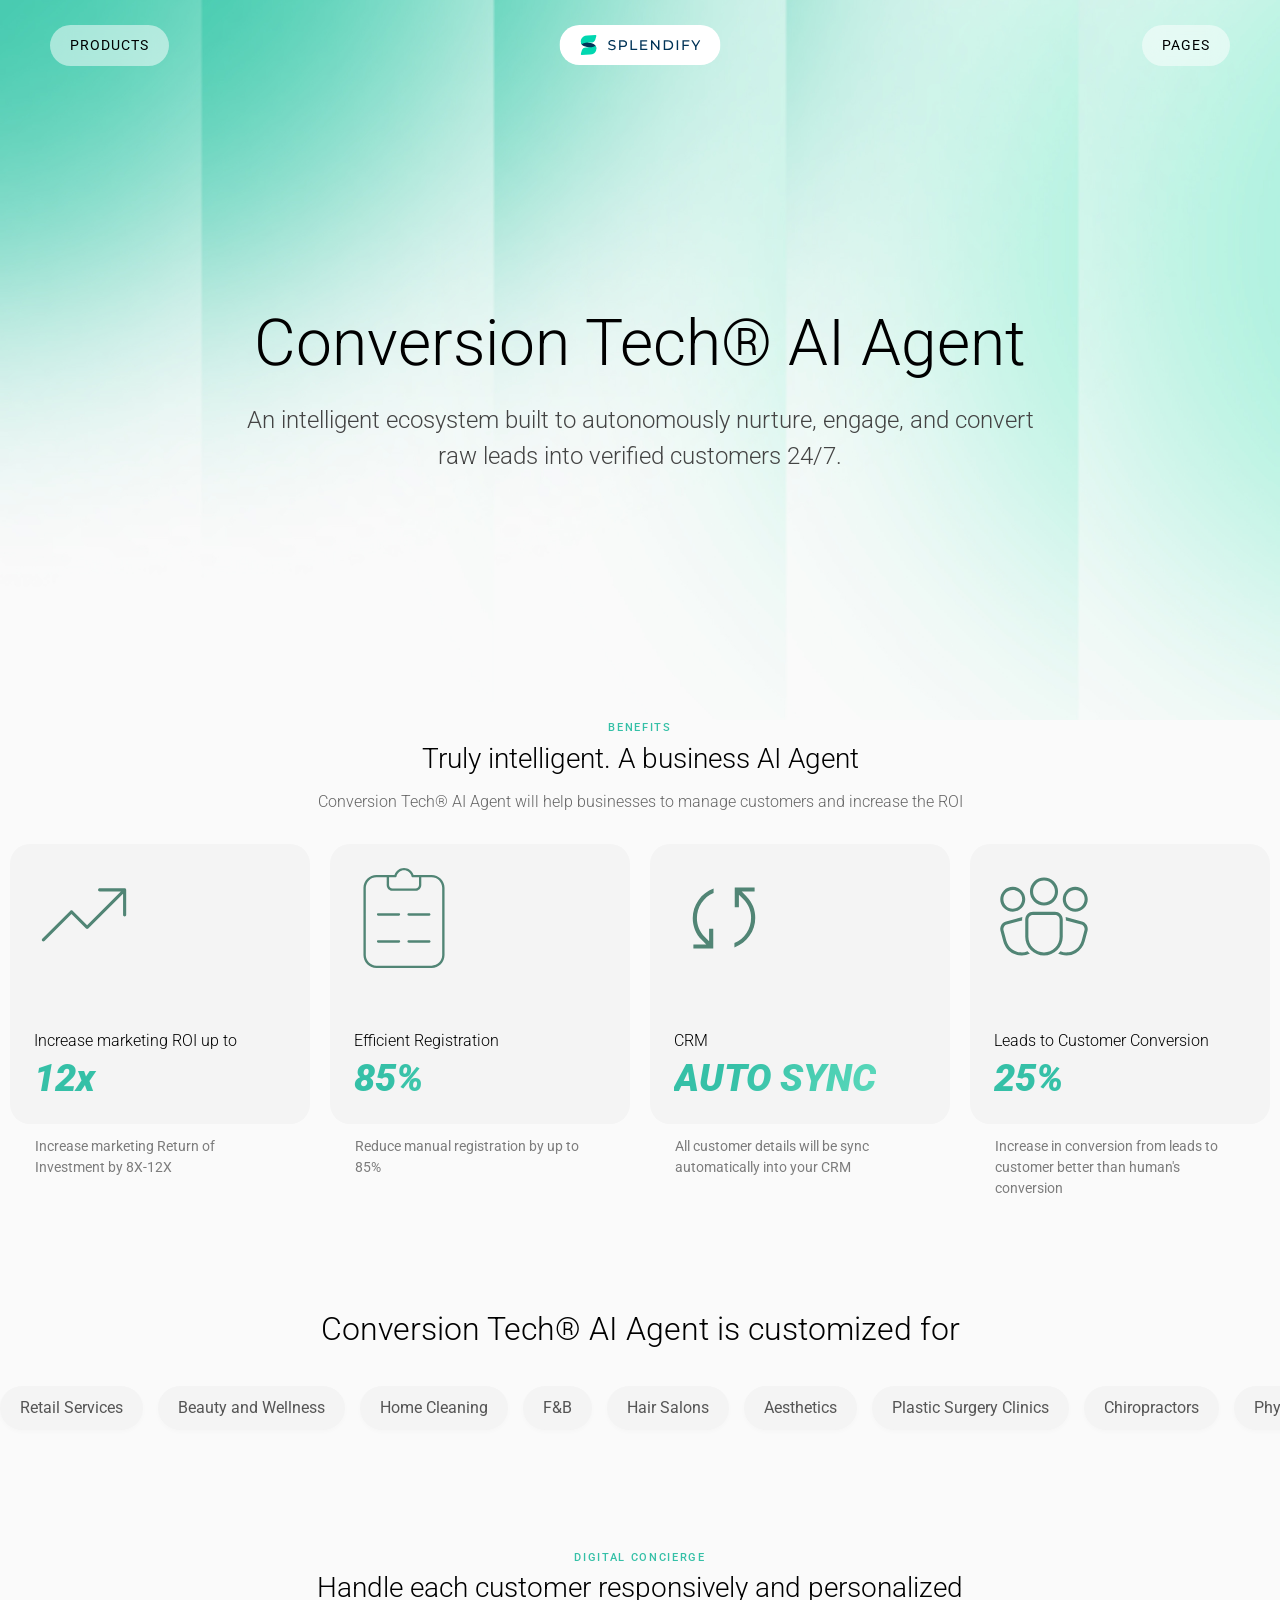
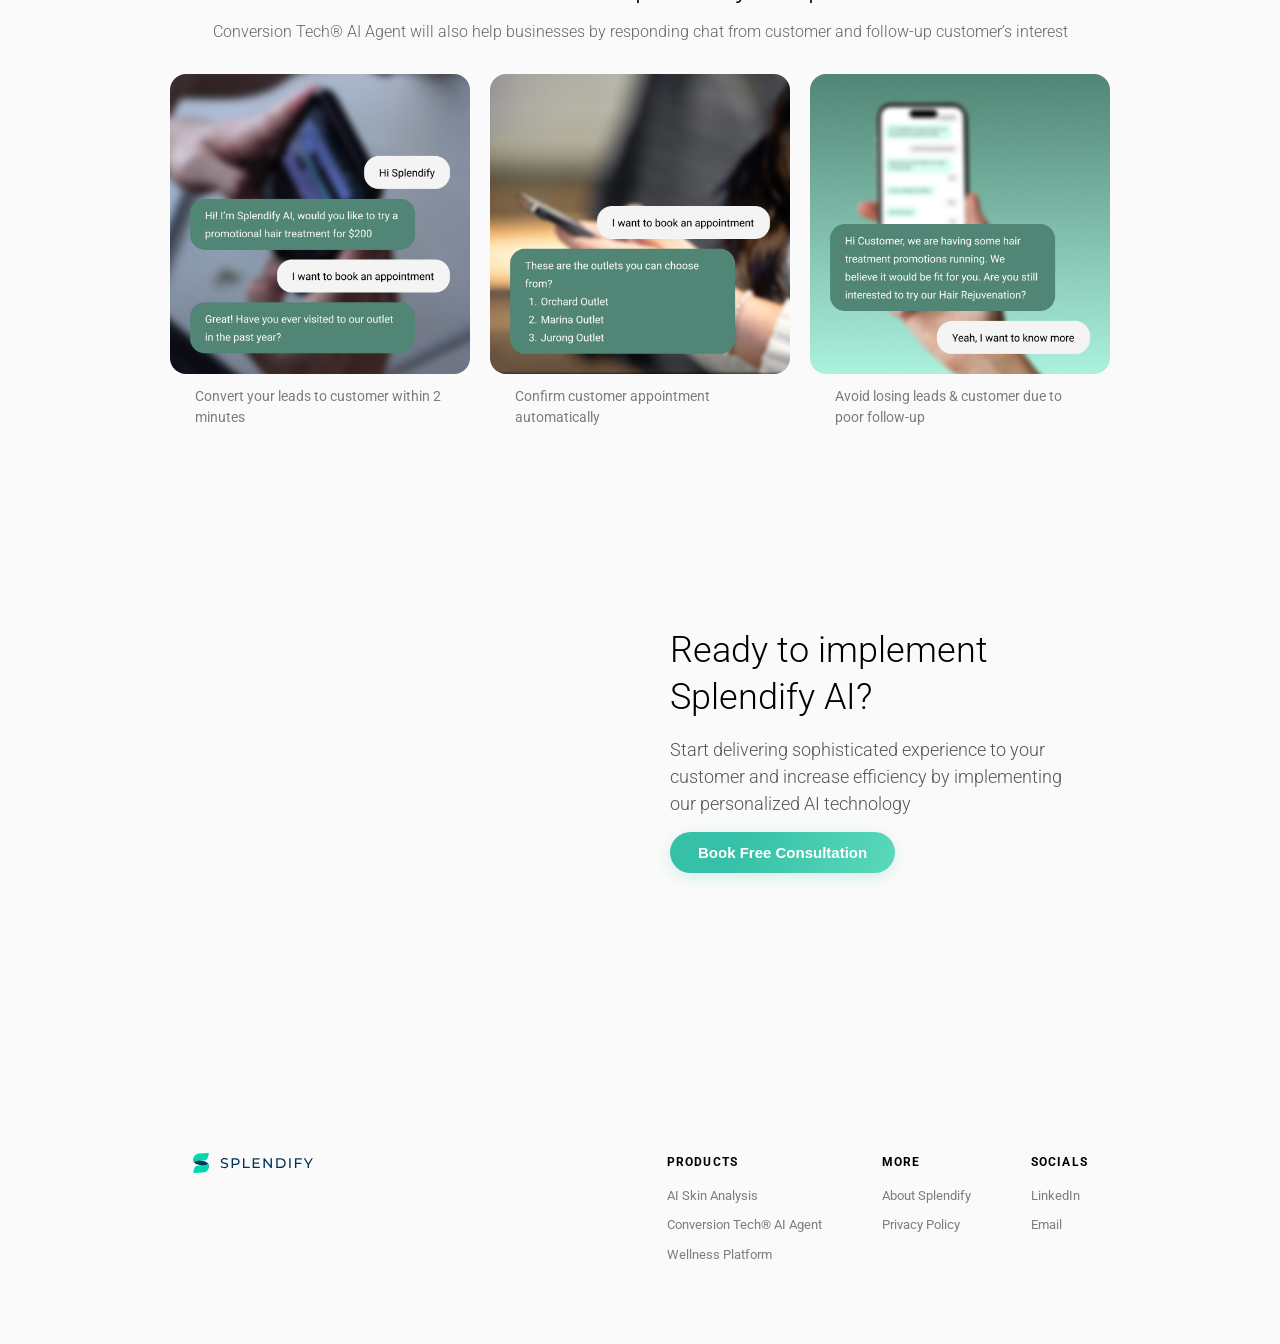
==== commit 80f50f06: "Improved responsive layout 1. Improved responsive layout for mobile and desktop 2. Sidebar navigatio" ====
--- a/aiagent.html
+++ b/aiagent.html
@@ -7,16 +7,18 @@
     <title>Conversion Tech® AI Agent</title>
     <link rel="preconnect" href="https://fonts.googleapis.com">
     <link rel="preconnect" href="https://fonts.gstatic.com" crossorigin>
-    <link href="https://fonts.googleapis.com/css2?family=Roboto:ital,wght@0,100..900;1,100..900&display=swap" rel="stylesheet">
+    <link href="https://fonts.googleapis.com/css2?family=Roboto:ital,wght@0,100..900;1,100..900&display=swap"
+        rel="stylesheet">
     <link rel="icon" href="splendify-icon.svg" type="image/x-icon">
-    <link rel="stylesheet" href="style.css">
 </head>
 <style>
     * {
         box-sizing: border-box;
     }
 
-    h1, h2, p {
+    h1,
+    h2,
+    p {
         margin: 0;
     }
 
@@ -30,7 +32,8 @@
         overflow-x: hidden;
     }
 
-    img, video {
+    img,
+    video {
         max-width: 100%;
         height: auto;
     }
@@ -41,14 +44,14 @@
         <div class="menu-bar" id="products-menu-bar">
             <p class="menu title">Products</p>
             <a class="menu" id="menu-skin" href="aiskin.html">AI Skin Analysis</a>
-            <a class="menu" id="menu-agent" href="aiagent.html">AI Agent</a>
-            <a class="menu" id="menu-platform" href="fabulas.html">Platform</a>
+            <a class="menu" id="menu-agent" href="aiagent.html">Conversion Tech® AI Agent</a>
+            <a class="menu" id="menu-platform" href="fabulas.html">Wellness Platform</a>
         </div>
         <img src="splendify.svg" alt="splendify" id="header-logo">
-        <div class="menu-bar" style="align-items: flex-end;" id="pages-menu-bar">
+        <div class="menu-bar" style="align-items: end;" id="pages-menu-bar">
             <p class="menu title">PAGES</p>
-            <a class="menu" id="menu-about">About</a>
-            <a class="menu" id="menu-privacy" href="privacy-policy.html">Privacy</a>
+            <a class="menu" id="menu-about">About Splendify</a>
+            <a class="menu" id="menu-privacy" href="privacy-policy.html">Privacy Policy</a>
         </div>
         <style>
             header {
@@ -60,32 +63,31 @@
                 align-items: start;
                 justify-content: space-between;
                 width: 100%;
-                padding: 15px 20px;
+                padding: 25px 50px;
                 box-sizing: border-box;
+                /* Mencegah overflow horizontal */
                 z-index: 100;
-                background: linear-gradient(to bottom, rgba(250,250,250,0.9), rgba(250,250,250,0));
             }
 
             .menu {
                 display: none;
                 flex-direction: row;
                 align-items: center;
-                background-color: rgba(255, 255, 255, 0.8);
-                width: max-content;
+                background-color: rgba(255, 255, 255, 0.5);
+                width: fit-content;
                 height: fit-content;
                 backdrop-filter: blur(10px);
                 -webkit-backdrop-filter: blur(10px);
                 border-radius: 100px;
-                padding: 8px 14px;
+                padding: 10px 20px;
                 letter-spacing: 1px;
-                font-size: 11px;
+                font-size: 14px;
                 font-weight: 400;
                 text-transform: uppercase;
                 cursor: pointer;
                 transition: all 0.3s ease;
                 text-decoration: none;
                 color: #000;
-                box-shadow: 0 2px 10px rgba(0,0,0,0.05);
             }
 
             .menu:hover {
@@ -93,6 +95,10 @@
                 font-weight: 600;
             }
 
+            .menu p {
+                margin: 0;
+            }
+
             .title {
                 display: flex;
             }
@@ -100,26 +106,25 @@
             .menu-bar {
                 display: flex;
                 flex-direction: column;
-                gap: 8px;
-                font-size: 12px;
+                gap: 10px;
+                font-size: 14px;
                 font-weight: 400;
                 text-transform: uppercase;
             }
 
             #header-logo {
-                padding: 8px 16px;
+                padding: 10px 20px;
                 background: white;
                 border-radius: 100px;
-                height: 34px;
-                cursor: pointer;
-                box-shadow: 0 2px 10px rgba(0,0,0,0.05);
-            }
-
-            @media screen and (min-width: 768px) {
-                header { padding: 25px 40px; }
-                .menu { font-size: 13px; padding: 10px 18px; }
-                .menu-bar { gap: 10px; font-size: 14px; }
-                #header-logo { height: 40px; position: absolute; left: 50%; transform: translateX(-50%); }
+                height: 40px;
+                position: fixed;
+                left: 50%;
+                transform: translateX(-50%);
+            }
+            @media screen and (max-width: 1000px) {
+                header {
+                    display: none;
+                }
             }
         </style>
         <script>
@@ -127,32 +132,39 @@
             const pagesMenuBar = document.getElementById('pages-menu-bar');
             const headerLogo = document.getElementById('header-logo');
 
-            const toggleDisplay = (ids, displayStyle) => {
-                ids.forEach(id => document.getElementById(id).style.display = displayStyle);
-            };
-
-            productsMenuBar.addEventListener('mouseenter', () => toggleDisplay(['menu-skin', 'menu-agent', 'menu-platform'], 'flex'));
-            productsMenuBar.addEventListener('mouseleave', () => toggleDisplay(['menu-skin', 'menu-agent', 'menu-platform'], 'none'));
-            pagesMenuBar.addEventListener('mouseenter', () => toggleDisplay(['menu-about', 'menu-privacy'], 'flex'));
-            pagesMenuBar.addEventListener('mouseleave', () => toggleDisplay(['menu-about', 'menu-privacy'], 'none'));
-
-            productsMenuBar.addEventListener('click', () => {
-                const isHidden = document.getElementById('menu-skin').style.display !== 'flex';
-                toggleDisplay(['menu-skin', 'menu-agent', 'menu-platform'], isHidden ? 'flex' : 'none');
+            productsMenuBar.addEventListener('mouseenter', () => {
+                document.getElementById('menu-skin').style.display = 'flex';
+                document.getElementById('menu-agent').style.display = 'flex';
+                document.getElementById('menu-platform').style.display = 'flex';
             });
-            pagesMenuBar.addEventListener('click', () => {
-                const isHidden = document.getElementById('menu-about').style.display !== 'flex';
-                toggleDisplay(['menu-about', 'menu-privacy'], isHidden ? 'flex' : 'none');
+
+            productsMenuBar.addEventListener('mouseleave', () => {
+                document.getElementById('menu-skin').style.display = 'none';
+                document.getElementById('menu-agent').style.display = 'none';
+                document.getElementById('menu-platform').style.display = 'none';
             });
 
-            headerLogo.addEventListener('click', () => { window.location.href = 'index.html'; });
+            pagesMenuBar.addEventListener('mouseenter', () => {
+                document.getElementById('menu-about').style.display = 'flex';
+                document.getElementById('menu-privacy').style.display = 'flex';
+            });
+
+            pagesMenuBar.addEventListener('mouseleave', () => {
+                document.getElementById('menu-about').style.display = 'none';
+                document.getElementById('menu-privacy').style.display = 'none';
+            });
+
+            headerLogo.addEventListener('click', () => {
+                window.location.href = 'index.html';
+            });
         </script>
     </header>
 
     <section id="hero">
         <div id="hero-text">
             <h1>Conversion Tech® <br class="mobile-break"> AI Agent</h1>
-            <p>An intelligent ecosystem built to autonomously nurture, engage, and convert raw leads into verified customers 24/7.</p>
+            <p>An intelligent ecosystem built to autonomously nurture, engage, and convert raw leads into verified
+                customers 24/7.</p>
         </div>
         <style>
             #hero {
@@ -184,17 +196,38 @@
                 color: #444;
             }
 
-            .mobile-break { display: block; }
+            .mobile-break {
+                display: block;
+            }
 
             @media screen and (min-width: 768px) {
-                #hero { min-height: 80vh; padding: 140px 10% 80px 10%; }
-                #hero h1 { font-size: 52px; }
-                #hero p { font-size: 20px; }
-                .mobile-break { display: none; }
-            }
+                #hero {
+                    min-height: 80vh;
+                    padding: 140px 10% 80px 10%;
+                }
+
+                #hero h1 {
+                    font-size: 52px;
+                }
+
+                #hero p {
+                    font-size: 20px;
+                }
+
+                .mobile-break {
+                    display: none;
+                }
+            }
+
             @media screen and (min-width: 1024px) {
-                #hero h1 { font-size: 64px; }
-                #hero p { font-size: 24px; max-width: 800px; }
+                #hero h1 {
+                    font-size: 64px;
+                }
+
+                #hero p {
+                    font-size: 24px;
+                    max-width: 800px;
+                }
             }
         </style>
     </section>
@@ -202,76 +235,76 @@
     <section class="explanation">
         <div class="explanation-intro">
             <p class="intro-label">Benefits</p>
-            <h2 class="intro-title">Truly intelligent. <br> A business AI Agent</h2>
-            <p class="explanation-description">Conversion Tech® AI Agent will help businesses to manage customers and increase the ROI</p>
+            <h2 class="intro-title">Truly intelligent. A business AI Agent</h2>
+            <p class="explanation-description">Conversion Tech® AI Agent will help businesses to manage customers and
+                increase the ROI</p>
         </div>
-        <div class="slider-container">
-            <div class="slider">
-                <div class="slider-cell">
-                    <div class="slider-box">
-                        <img src="roi.svg" alt="" class="cell-image">
-                        <div class="box-text-wrap">
-                            <p class="box-text">Increase marketing ROI up to</p>
-                            <p class="box-number">12x</p>
-                        </div>
+        <div class="slider">
+            <div class="slider-cell">
+                <div class="slider-box">
+                    <img src="roi.svg" alt="" class="cell-image">
+                    <div class="box-text-wrap">
+                        <p class="box-text">Increase marketing ROI up to</p>
+                        <p class="box-number">12x</p>
                     </div>
-                    <div class="slider-text-wrap">
-                        <p class="slider-text">Increase marketing Return of Investment by 8X-12X</p>
+                </div>
+                <div class="slider-text-wrap">
+                    <p class="slider-text">Increase marketing Return of Investment by 8X-12X</p>
+                </div>
+            </div>
+            <div class="slider-cell">
+                <div class="slider-box">
+                    <img src="form.svg" alt="" class="cell-image">
+                    <div class="box-text-wrap">
+                        <p class="box-text">Efficient Registration</p>
+                        <p class="box-number">85%</p>
                     </div>
                 </div>
-                <div class="slider-cell">
-                    <div class="slider-box">
-                        <img src="form.svg" alt="" class="cell-image">
-                        <div class="box-text-wrap">
-                            <p class="box-text">Efficient Registration</p>
-                            <p class="box-number">85%</p>
-                        </div>
+                <div class="slider-text-wrap">
+                    <p class="slider-text">Reduce manual registration by up to 85%</p>
+                </div>
+            </div>
+            <div class="slider-cell">
+                <div class="slider-box">
+                    <img src="server.svg" alt="" class="cell-image">
+                    <div class="box-text-wrap">
+                        <p class="box-text">CRM</p>
+                        <p class="box-number">AUTO SYNC</p>
                     </div>
-                    <div class="slider-text-wrap">
-                        <p class="slider-text">Reduce manual registration by up to 85%</p>
+                </div>
+                <div class="slider-text-wrap">
+                    <p class="slider-text">All customer details will be sync automatically into your CRM</p>
+                </div>
+            </div>
+            <div class="slider-cell">
+                <div class="slider-box">
+                    <img src="customer.svg" alt="" class="cell-image">
+                    <div class="box-text-wrap">
+                        <p class="box-text">Leads to Customer Conversion</p>
+                        <p class="box-number">25%</p>
                     </div>
                 </div>
-                <div class="slider-cell">
-                    <div class="slider-box">
-                        <img src="server.svg" alt="" class="cell-image">
-                        <div class="box-text-wrap">
-                            <p class="box-text">CRM</p>
-                            <p class="box-number">AUTO SYNC</p>
-                        </div>
-                    </div>
-                    <div class="slider-text-wrap">
-                        <p class="slider-text">All customer details will be sync automatically into your CRM</p>
-                    </div>
-                </div>
-                <div class="slider-cell">
-                    <div class="slider-box">
-                        <img src="customer.svg" alt="" class="cell-image">
-                        <div class="box-text-wrap">
-                            <p class="box-text">Leads to Customer Conversion</p>
-                            <p class="box-number">25%</p>
-                        </div>
-                    </div>
-                    <div class="slider-text-wrap">
-                        <p class="slider-text">Increase in conversion from leads to customer better than human's conversion</p>
-                    </div>
-                </div>
-            </div>
+                <div class="slider-text-wrap">
+                    <p class="slider-text">Increase in conversion from leads to customer better than human's conversion
+                    </p>
+                </div>
+            </div>
+        </div>
         </div>
         <style>
             .explanation {
                 display: flex;
                 flex-direction: column;
-                justify-content: center;
                 gap: 30px;
-                width: 100%;
-                padding: 40px 0;
             }
 
             .explanation-intro {
                 display: flex;
                 flex-direction: column;
+                align-items: center;
+                text-align: center;
                 gap: 5px;
-                padding: 0 20px;
+                margin: 0 auto;
             }
 
             .intro-label {
@@ -296,27 +329,21 @@
                 font-weight: 300;
             }
 
-            .slider-container {
-                width: 100%;
-                overflow-x: auto;
-                padding: 10px 20px;
-                scroll-snap-type: x mandatory;
-                -webkit-overflow-scrolling: touch;
-            }
-
             .slider {
                 display: flex;
                 flex-direction: row;
                 gap: 20px;
-                width: max-content;
+                overflow-x: scroll;
+                margin: 0 auto;
             }
 
             .slider-cell {
                 display: flex;
                 flex-direction: column;
                 gap: 12px;
-                width: 280px;
+                min-width: 280px;
                 scroll-snap-align: start;
+                max-width: 300px;
             }
 
             .slider-box {
@@ -332,24 +359,23 @@
             }
 
             .cell-image {
-                width: 60px;
-                height: 60px;
+                width: 100px;
+                height: 100px;
             }
 
             .slider-text-wrap {
-                padding: 0 5px;
+                padding: 0 25px;
             }
 
             .slider-text {
                 font-size: 14px;
-                line-height: 140%;
-                color: #666;
+                line-height: 150%;
+                opacity: 0.5;
             }
 
             .box-text {
                 font-weight: 300;
                 font-size: 16px;
-                color: #646464;
                 margin-bottom: 5px;
             }
 
@@ -363,390 +389,524 @@
                 background-clip: text;
                 line-height: 110%;
             }
-
-            @media screen and (min-width: 768px) {
-                .explanation-intro { padding: 0 10%; }
-                .intro-title { font-size: 38px; }
-                .explanation-description { font-size: 18px; }
-                .slider-container { padding: 10px 10%; }
-                .slider-cell { width: 300px; }
-                .slider-box { height: 300px; }
-                .box-number { font-size: 44px; }
-            }
-
-            @media screen and (min-width: 1024px) {
-                .explanation-intro { padding: 0 15%; }
-                .intro-title { font-size: 48px; }
-                .explanation-description { font-size: 20px; }
-                .slider-container { padding: 10px 15%; overflow-x: visible; }
-                .slider { 
-                    display: grid; 
-                    grid-template-columns: repeat(4, 1fr); 
-                    gap: 20px; 
-                    width: 100%;
-                }
-                .slider-cell { width: 100%; }
-                .slider-box { height: auto; aspect-ratio: 1/1; }
-                .cell-image { width: 70px; height: 70px; }
+            @media screen and (max-width: 800px) {
+                .slider {
+                    padding: 0px 50px;
+                    width: 100%;
+                }
+                .explanation-intro {
+                    padding: 0px 50px;
+                }
             }
         </style>
-    </div>
-
-    <section id="labels">
-        <h2>Conversion Tech® AI Agent <br class="mobile-break"> is customized for</h2>
-        <div class="labels-container">
-            <div class="labels-track">
-                <div class="labels-wrap">
-                    <p class="label">Retail Services</p>
-                    <p class="label">Beauty and Wellness</p>
-                    <p class="label">Home Cleaning</p>
-                    <p class="label">F&B</p>
-                    <p class="label">Hair Salons</p>
-                    <p class="label">Aesthetics</p>
-                    <p class="label">Plastic Surgery Clinics</p>
-                    <p class="label">Chiropractors</p>
-                    <p class="label">Physiotherapists</p>
-                    <p class="label">Gyms</p>
-                    <p class="label">Yoga & Fitness Studio</p>
-                    <p class="label">TCM Clinics</p>
-                    <p class="label">Medical</p>
-                    <p class="label">Supplement Company</p>
-                </div>
-                <div class="labels-wrap">
-                    <p class="label">Retail Services</p>
-                    <p class="label">Beauty and Wellness</p>
-                    <p class="label">Home Cleaning</p>
-                    <p class="label">F&B</p>
-                    <p class="label">Hair Salons</p>
-                    <p class="label">Aesthetics</p>
-                    <p class="label">Plastic Surgery Clinics</p>
-                    <p class="label">Chiropractors</p>
-                    <p class="label">Physiotherapists</p>
-                    <p class="label">Gyms</p>
-                    <p class="label">Yoga & Fitness Studio</p>
-                    <p class="label">TCM Clinics</p>
-                    <p class="label">Medical</p>
-                    <p class="label">Supplement Company</p>
-                </div>
+        </div>
+
+        <section id="labels">
+            <h2>Conversion Tech® AI Agent <br class="mobile-break"> is customized for</h2>
+            <div class="labels-container">
+                <div class="labels-track">
+                    <div class="labels-wrap">
+                        <p class="label">Retail Services</p>
+                        <p class="label">Beauty and Wellness</p>
+                        <p class="label">Home Cleaning</p>
+                        <p class="label">F&B</p>
+                        <p class="label">Hair Salons</p>
+                        <p class="label">Aesthetics</p>
+                        <p class="label">Plastic Surgery Clinics</p>
+                        <p class="label">Chiropractors</p>
+                        <p class="label">Physiotherapists</p>
+                        <p class="label">Gyms</p>
+                        <p class="label">Yoga & Fitness Studio</p>
+                        <p class="label">TCM Clinics</p>
+                        <p class="label">Medical</p>
+                        <p class="label">Supplement Company</p>
+                    </div>
+                    <div class="labels-wrap">
+                        <p class="label">Retail Services</p>
+                        <p class="label">Beauty and Wellness</p>
+                        <p class="label">Home Cleaning</p>
+                        <p class="label">F&B</p>
+                        <p class="label">Hair Salons</p>
+                        <p class="label">Aesthetics</p>
+                        <p class="label">Plastic Surgery Clinics</p>
+                        <p class="label">Chiropractors</p>
+                        <p class="label">Physiotherapists</p>
+                        <p class="label">Gyms</p>
+                        <p class="label">Yoga & Fitness Studio</p>
+                        <p class="label">TCM Clinics</p>
+                        <p class="label">Medical</p>
+                        <p class="label">Supplement Company</p>
+                    </div>
+                </div>
+            </div>
+            <style>
+                #labels {
+                    display: flex;
+                    flex-direction: column;
+                    gap: 25px;
+                    padding: 60px 0;
+                    width: 100%;
+                }
+
+                #labels h2 {
+                    font-size: 24px;
+                    font-weight: 300;
+                    text-align: center;
+                    padding: 0 20px;
+                    line-height: 130%;
+                }
+
+                .labels-container {
+                    width: 100%;
+                    overflow: hidden;
+                    padding: 10px 0;
+                }
+
+                .labels-track {
+                    display: flex;
+                    align-items: center;
+                    gap: 15px;
+                    width: max-content;
+                    animation: scroll-left 25s linear infinite;
+                }
+
+                .labels-wrap {
+                    display: flex;
+                    flex-direction: row;
+                    gap: 15px;
+                }
+
+                .labels-track:hover {
+                    animation-play-state: paused;
+                }
+
+                .label {
+                    width: fit-content;
+                    text-wrap: nowrap;
+                    padding: 10px 20px;
+                    background-color: #f4f4f4;
+                    border-radius: 100px;
+                    font-size: 14px;
+                    color: #555;
+                    box-shadow: 0 2px 5px rgba(0, 0, 0, 0.02);
+                }
+
+                @keyframes scroll-left {
+                    0% {
+                        transform: translateX(0);
+                    }
+
+                    100% {
+                        transform: translateX(-50%);
+                    }
+                }
+
+                @media screen and (min-width: 768px) {
+                    #labels {
+                        padding: 80px 0;
+                    }
+
+                    #labels h2 {
+                        font-size: 32px;
+                    }
+
+                    .label {
+                        font-size: 16px;
+                    }
+                }
+            </style>
+        </section>
+
+        <section class="explanation">
+            <div class="explanation-intro">
+                <p class="intro-label">Digital Concierge</p>
+                <h2 class="intro-title">Handle each customer responsively and personalized</h2>
+                <p class="explanation-description">Conversion Tech® AI Agent will also help businesses by responding
+                    chat from customer and follow-up customer’s interest</p>
+            </div>
+                <div class="slider image-slider">
+                    <div class="slider-cell row-cell">
+                        <div class="img-wrapper">
+                            <img src="leads.jpg" alt="" class="slider-image">
+                        </div>
+                        <div class="slider-text-wrap">
+                            <p class="slider-text">Convert your leads to customer within 2 minutes</p>
+                        </div>
+                    </div>
+                    <div class="slider-cell row-cell">
+                        <div class="img-wrapper">
+                            <img src="appointment.jpg" alt="" class="slider-image">
+                        </div>
+                        <div class="slider-text-wrap">
+                            <p class="slider-text">Confirm customer appointment automatically</p>
+                        </div>
+                    </div>
+                    <div class="slider-cell row-cell">
+                        <div class="img-wrapper">
+                            <img src="followup.jpg" alt="" class="slider-image">
+                        </div>
+                        <div class="slider-text-wrap">
+                            <p class="slider-text">Avoid losing leads & customer due to poor follow-up</p>
+                        </div>
+                    </div>
+                </div>
+            <style>
+                .img-wrapper {
+                    width: 100%;
+                    aspect-ratio: 1/1;
+                    border-radius: 16px;
+                    overflow: hidden;
+                }
+
+                .slider-image {
+                    width: 100%;
+                    height: 100%;
+                    object-fit: cover;
+                }
+            </style>
+        </section>
+
+        <section id="contact">
+            <div class="video-container">
+                <video src="aiagent.mp4" autoplay loop muted></video>
+            </div>
+            <div class="contact-text">
+                <h2>Ready to implement Splendify AI?</h2>
+                <p>Start delivering sophisticated experience to your customer and increase efficiency by implementing
+                    our personalized AI technology</p>
+                <button class="contact-button">Book Free Consultation</button>
+            </div>
+            <style>
+                #contact {
+                    display: flex;
+                    flex-direction: column;
+                    align-items: center;
+                    justify-content: center;
+                    width: 100%;
+                }
+
+                .video-container {
+                    width: 100%;
+                    max-width: 340px;
+                    aspect-ratio: 1/1;
+                    margin-bottom: 20px;
+                }
+
+                #contact video {
+                    width: 100%;
+                    height: 100%;
+                    object-fit: cover;
+                    border-radius: 20px;
+                }
+
+                .contact-text {
+                    display: flex;
+                    flex-direction: column;
+                    gap: 15px;
+                    text-align: center;
+                    width: 100%;
+                    max-width: 500px;
+                }
+
+                .contact-text p {
+                    line-height: 150%;
+                    font-size: 15px;
+                    font-weight: 300;
+                    color: #555;
+                }
+
+                .contact-text h2 {
+                    font-size: 26px;
+                    font-weight: 300;
+                    line-height: 130%;
+                }
+
+                .contact-button {
+                    display: inline-flex;
+                    align-self: center;
+                    justify-content: center;
+                    align-items: center;
+                    padding: 12px 28px;
+                    background: linear-gradient(111.83deg, #35C0A7 28.6%, #5BD9BB 100%);
+                    border-radius: 96px;
+                    color: white;
+                    font-weight: bold;
+                    font-size: 15px;
+                    border: none;
+                    cursor: pointer;
+                    box-shadow: 0 4px 15px rgba(53, 192, 167, 0.2);
+                    transition: transform 0.2s;
+                }
+
+                .contact-button:hover {
+                    transform: scale(1.02);
+                }
+
+                @media screen and (min-width: 768px) {
+                    #contact {
+                        padding: 60px 40px;
+                    }
+
+                    .contact-text h2 {
+                        font-size: 36px;
+                    }
+
+                    .contact-text p {
+                        font-size: 18px;
+                    }
+
+                    .video-container {
+                        max-width: 400px;
+                    }
+                }
+
+                @media screen and (min-width: 1024px) {
+                    #contact {
+                        flex-direction: row;
+                        gap: 60px;
+                        padding: 80px 15%;
+                    }
+
+                    .video-container {
+                        max-width: 450px;
+                        margin-bottom: 0;
+                    }
+
+                    .contact-text {
+                        text-align: left;
+                        max-width: 50%;
+                    }
+
+                    .contact-button {
+                        align-self: flex-start;
+                    }
+                }
+            </style>
+        </section>
+
+        <section id="footer">
+            <div class="footer-brand">
+                <img src="splendify.svg" alt="splendify" class="footer-logo">
+            </div>
+            <div id="footer-menus">
+                <div class="footer-menu-list">
+                    <p class="footer-menu-title">Products</p>
+                    <a class="footer-menu" href="aiskin.html">AI Skin Analysis</a>
+                    <a class="footer-menu" href="aiagent.html">Conversion Tech® AI Agent</a>
+                    <a class="footer-menu" href="fabulas.html">Wellness Platform</a>
+                </div>
+                <div class="footer-menu-list">
+                    <p class="footer-menu-title">More</p>
+                    <a class="footer-menu" href="#">About Splendify</a>
+                    <a class="footer-menu" href="privacy-policy.html">Privacy Policy</a>
+                </div>
+                <div class="footer-menu-list">
+                    <p class="footer-menu-title">Socials</p>
+                    <a class="footer-menu" href="#">LinkedIn</a>
+                    <a class="footer-menu" href="#">Email</a>
+                </div>
+            </div>
+            <style>
+                #footer {
+                    display: flex;
+                    flex-direction: column;
+                    gap: 40px;
+                    width: 100%;
+                }
+
+                .footer-logo {
+                    max-width: 140px;
+                }
+
+                #footer-menus {
+                    display: grid;
+                    grid-template-columns: repeat(2, 1fr);
+                    gap: 30px;
+                    width: 100%;
+                }
+
+                .footer-menu-list {
+                    display: flex;
+                    flex-direction: column;
+                    gap: 10px;
+                }
+
+                .footer-menu {
+                    color: #00000080;
+                    margin: 0;
+                    font-size: 13px;
+                    text-decoration: none;
+                    transition: color 0.2s;
+                }
+
+                .footer-menu:hover {
+                    color: #000;
+                }
+
+                .footer-menu-title {
+                    font-size: 12px;
+                    font-weight: 700;
+                    letter-spacing: 0.1em;
+                    text-transform: uppercase;
+                    color: #000;
+                    margin-bottom: 5px;
+                }
+
+                @media screen and (min-width: 768px) {
+                    #footer {
+                        padding: 60px 10%;
+                    }
+
+                    #footer-menus {
+                        gap: 40px;
+                    }
+                }
+
+                @media screen and (min-width: 1024px) {
+                    #footer {
+                        flex-direction: row;
+                        justify-content: space-between;
+                        align-items: start;
+                        padding: 80px 15%;
+                    }
+
+                    #footer-menus {
+                        display: flex;
+                        flex-direction: row;
+                        gap: 60px;
+                        width: auto;
+                    }
+
+                    .footer-logo {
+                        max-width: 180px;
+                    }
+                }
+            </style>
+        </section>
+        <section id="nav-sidebar">
+        <div id="nav-sidebar-header">
+            <img src="splendify.svg" alt="splendify" class="nav-sidebar-logo">
+            <img src="close.svg" alt="close" id="close">
+        </div>
+        <div id="nav-sidebar-menus">
+            <div class="nav-sidebar-menu-list">
+                <a class="menu-label">Products</a>
+                <a class="nav-sidebar-menu" href="aiskin.html">AI Skin Analysis</a>
+                <a class="nav-sidebar-menu" href="aiagent.html">Conversion Tech® AI Agent</a>
+                <a class="nav-sidebar-menu" href="fabulas.html">Wellness Platform</a>
+            </div>
+            <div class="nav-sidebar-menu-list">
+                <a class="menu-label">Pages</a>
+                <a class="nav-sidebar-menu">About Splendify</a>
+                <a class="nav-sidebar-menu" href="privacy-policy.html">Privacy Policy</a>
             </div>
         </div>
         <style>
-            #labels {
-                display: flex;
+            #nav-sidebar {
+                display: none;
                 flex-direction: column;
-                gap: 25px;
-                padding: 60px 0;
+                gap: 100px;
+                align-items: start;
+                padding: 20px 40px;
+                width: 100svw;
+                height: 100svh;
+                background-color: rgba(255, 255, 255, 0.75);
+                position: fixed;
+                top: 0;
+                z-index: 100;
+                backdrop-filter: blur(50px);
+                -webkit-backdrop-filter: blur(50px);
+            }
+
+            #nav-sidebar-header {
+                display: flex;
+                flex-direction: row;
+                justify-content: space-between;
+                align-items: center;
                 width: 100%;
             }
 
-            #labels h2 {
-                font-size: 24px;
-                font-weight: 300;
-                text-align: center;
-                padding: 0 20px;
-                line-height: 130%;
-            }
-
-            .labels-container {
-                width: 100%;
-                overflow: hidden;
-                padding: 10px 0;
-            }
-
-            .labels-track {
-                display: flex;
-                align-items: center;
-                gap: 15px;
-                width: max-content;
-                animation: scroll-left 25s linear infinite;
-            }
-
-            .labels-wrap {
-                display: flex;
-                flex-direction: row;
-                gap: 15px;
-            }
-
-            .labels-track:hover {
-                animation-play-state: paused;
-            }
-
-            .label {
-                width: fit-content;
-                text-wrap: nowrap;
-                padding: 10px 20px;
-                background-color: #f4f4f4;
-                border-radius: 100px;
-                font-size: 14px;
-                color: #555;
-                box-shadow: 0 2px 5px rgba(0,0,0,0.02);
-            }
-
-            @keyframes scroll-left {
-                0% { transform: translateX(0); }
-                100% { transform: translateX(-50%); }
-            }
-
-            @media screen and (min-width: 768px) {
-                #labels { padding: 80px 0; }
-                #labels h2 { font-size: 32px; }
-                .label { font-size: 16px; }
+            .nav-sidebar-logo {
+                height: 20px;
+            }
+
+            #nav-sidebar-menus {
+                display: flex;
+                flex-direction: column;
+                gap: 150px;
+            }
+
+            .nav-sidebar-menu-list {
+                display: flex;
+                flex-direction: column;
+                gap: 50px;
+            }
+
+            .nav-sidebar-menu {
+                color: #00000080;
+                margin: 0;
+                font-size: 16px;
+                text-decoration: none;
+            }
+
+            .menu-label {
+                font-size: 16px;
+                letter-spacing: 15%;
+                text-transform: uppercase;
             }
         </style>
     </section>
-
-    <section class="explanation bg-white">
-        <div class="explanation-intro">
-            <p class="intro-label">Digital Concierge</p>
-            <h2 class="intro-title">Handle each customer responsively and personalized</h2>
-            <p class="explanation-description">Conversion Tech® AI Agent will also help businesses by responding chat from customer and follow-up customer’s interest</p>
-        </div>
-        <div class="slider-container">
-            <div class="slider image-slider">
-                <div class="slider-cell row-cell">
-                    <div class="img-wrapper">
-                        <img src="leads.jpg" alt="" class="slider-image">
-                    </div>
-                    <div class="slider-text-wrap">
-                        <p class="slider-text">Convert your leads to customer within 2 minutes</p>
-                    </div>
-                </div>
-                <div class="slider-cell row-cell">
-                    <div class="img-wrapper">
-                        <img src="appointment.jpg" alt="" class="slider-image">
-                    </div>
-                    <div class="slider-text-wrap">
-                        <p class="slider-text">Confirm customer appointment automatically</p>
-                    </div>
-                </div>
-                <div class="slider-cell row-cell">
-                    <div class="img-wrapper">
-                        <img src="followup.jpg" alt="" class="slider-image">
-                    </div>
-                    <div class="slider-text-wrap">
-                        <p class="slider-text">Avoid losing leads & customer due to poor follow-up</p>
-                    </div>
-                </div>
-            </div>
-        </div>
+    <section id="nav-mobile">
+        <img src="splendify.svg" alt="" class="logo">
+        <img src="menu.svg" alt="menu" id="menu">
         <style>
-            .bg-white { background-color: #ffffff; }
-            
-            .row-cell {
-                width: 260px;
-            }
-
-            .img-wrapper {
+            .logo {
+                border-radius: 15px;
+                backdrop-filter: blur(50px);
+                -webkit-backdrop-filter: blur(50px);
+                background-color: rgba(255, 255, 255, 0.75);
+                padding: 10px 20px;
+            }
+
+            #menu {
+                border-radius: 15px;
+                backdrop-filter: blur(50px);
+                -webkit-backdrop-filter: blur(50px);
+                background-color: rgba(255, 255, 255, 0.75);
+                padding: 10px 20px;
+            }
+
+            #nav-mobile {
+                display: flex;
+                flex-direction: row;
+                justify-content: space-between;
+                align-items: center;
+                padding: 10px 20px;
                 width: 100%;
-                aspect-ratio: 4/3;
-                border-radius: 16px;
-                overflow: hidden;
-                margin-bottom: 5px;
-            }
-
-            .slider-image {
-                width: 100%;
-                height: 100%;
-                object-fit: cover;
-            }
-
-            @media screen and (min-width: 768px) {
-                .row-cell { width: 280px; }
-            }
-
-            @media screen and (min-width: 1024px) {
-                .image-slider {
-                    display: grid;
-                    grid-template-columns: repeat(3, 1fr);
-                    gap: 30px;
-                    width: 100%;
-                }
-                .row-cell { width: 100%; }
-                .img-wrapper { aspect-ratio: 16/10; }
-                .slider-text { font-size: 16px; }
+                position: fixed;
+                top: 0;
+                z-index: 10;
+            }
+            @media screen and (min-width: 1000px) {
+                #nav-mobile {
+                    display: none;
+                }
             }
         </style>
-    </section>
-
-    <section id="contact">
-        <div class="video-container">
-            <video src="aiagent.mp4" autoplay loop muted></video>
-        </div>
-        <div class="contact-text">
-            <h2>Ready to implement Splendify AI?</h2>
-            <p>Start delivering sophisticated experience to your customer and increase efficiency by implementing our personalized AI technology</p>
-            <button class="contact-button">Book Free Consultation</button>
-        </div>
-        <style>
-            #contact {
-                display: flex;
-                flex-direction: column;
-                align-items: center;
-                justify-content: center;
-                width: 100%;
-                padding: 40px 20px;
-                border-top: 1px solid #f0f0f0;
-            }
-
-            .video-container {
-                width: 100%;
-                max-width: 340px;
-                aspect-ratio: 1/1;
-                margin-bottom: 20px;
-            }
-
-            #contact video {
-                width: 100%;
-                height: 100%;
-                object-fit: cover;
-                border-radius: 20px;
-            }
-
-            .contact-text {
-                display: flex;
-                flex-direction: column;
-                gap: 15px;
-                text-align: center;
-                width: 100%;
-                max-width: 500px;
-            }
-
-            .contact-text p {
-                line-height: 150%;
-                font-size: 15px;
-                font-weight: 300;
-                color: #555;
-            }
-
-            .contact-text h2 {
-                font-size: 26px;
-                font-weight: 300;
-                line-height: 130%;
-            }
-
-            .contact-button {
-                display: inline-flex;
-                align-self: center;
-                justify-content: center;
-                align-items: center;
-                padding: 12px 28px;
-                background: linear-gradient(111.83deg, #35C0A7 28.6%, #5BD9BB 100%);
-                border-radius: 96px;
-                color: white;
-                font-weight: bold;
-                font-size: 15px;
-                border: none;
-                cursor: pointer;
-                box-shadow: 0 4px 15px rgba(53, 192, 167, 0.2);
-                transition: transform 0.2s;
-            }
-
-            .contact-button:hover {
-                transform: scale(1.02);
-            }
-
-            @media screen and (min-width: 768px) {
-                #contact { padding: 60px 40px; }
-                .contact-text h2 { font-size: 36px; }
-                .contact-text p { font-size: 18px; }
-                .video-container { max-width: 400px; }
-            }
-
-            @media screen and (min-width: 1024px) {
-                #contact {
-                    flex-direction: row;
-                    gap: 60px;
-                    padding: 80px 15%;
-                }
-                .video-container { max-width: 450px; margin-bottom: 0; }
-                .contact-text { text-align: left; max-width: 50%; }
-                .contact-button { align-self: flex-start; }
-            }
-        </style>
-    </section>
-
-    <section id="footer">
-        <div class="footer-brand">
-            <img src="splendify.svg" alt="splendify" class="footer-logo">
-        </div>
-        <div id="footer-menus">
-            <div class="footer-menu-list">
-                <p class="footer-menu-title">Products</p>
-                <a class="footer-menu" href="aiskin.html">AI Skin Analysis</a>
-                <a class="footer-menu" href="aiagent.html">Conversion Tech® AI Agent</a>
-                <a class="footer-menu" href="fabulas.html">Wellness Platform</a>
-            </div>
-            <div class="footer-menu-list">
-                <p class="footer-menu-title">More</p>
-                <a class="footer-menu" href="#">About Splendify</a>
-                <a class="footer-menu" href="privacy-policy.html">Privacy Policy</a>
-            </div>
-            <div class="footer-menu-list">
-                <p class="footer-menu-title">Socials</p>
-                <a class="footer-menu" href="#">LinkedIn</a>
-                <a class="footer-menu" href="#">Email</a>
-            </div>
-        </div>
-        <style>
-            #footer {
-                display: flex;
-                flex-direction: column;
-                gap: 40px;
-                padding: 60px 20px;
-                width: 100%;
-                background-color: white;
-                border-top: 1px solid #eee;
-            }
-
-            .footer-logo {
-                max-width: 140px;
-            }
-
-            #footer-menus {
-                display: grid;
-                grid-template-columns: repeat(2, 1fr);
-                gap: 30px;
-                width: 100%;
-            }
-
-            .footer-menu-list {
-                display: flex;
-                flex-direction: column;
-                gap: 10px;
-            }
-
-            .footer-menu {
-                color: #00000080;
-                margin: 0;
-                font-size: 13px;
-                text-decoration: none;
-                transition: color 0.2s;
-            }
-
-            .footer-menu:hover {
-                color: #000;
-            }
-
-            .footer-menu-title {
-                font-size: 12px;
-                font-weight: 700;
-                letter-spacing: 0.1em;
-                text-transform: uppercase;
-                color: #000;
-                margin-bottom: 5px;
-            }
-
-            @media screen and (min-width: 768px) {
-                #footer { padding: 60px 10%; }
-                #footer-menus { gap: 40px; }
-            }
-
-            @media screen and (min-width: 1024px) {
-                #footer { flex-direction: row; justify-content: space-between; align-items: start; padding: 80px 15%; }
-                #footer-menus { display: flex; flex-direction: row; gap: 60px; width: auto; }
-                .footer-logo { max-width: 180px; }
-            }
-        </style>
+        <script>
+            const menu = document.getElementById('menu');
+            const sidebar = document.getElementById('nav-sidebar');
+            const close = document.getElementById('close');
+
+            menu.addEventListener('click', () => {
+                sidebar.style.display = 'flex';
+            });
+
+            close.addEventListener('click', () => {
+                sidebar.style.display = 'none';
+            });
+
+        </script>
     </section>
 </body>
 
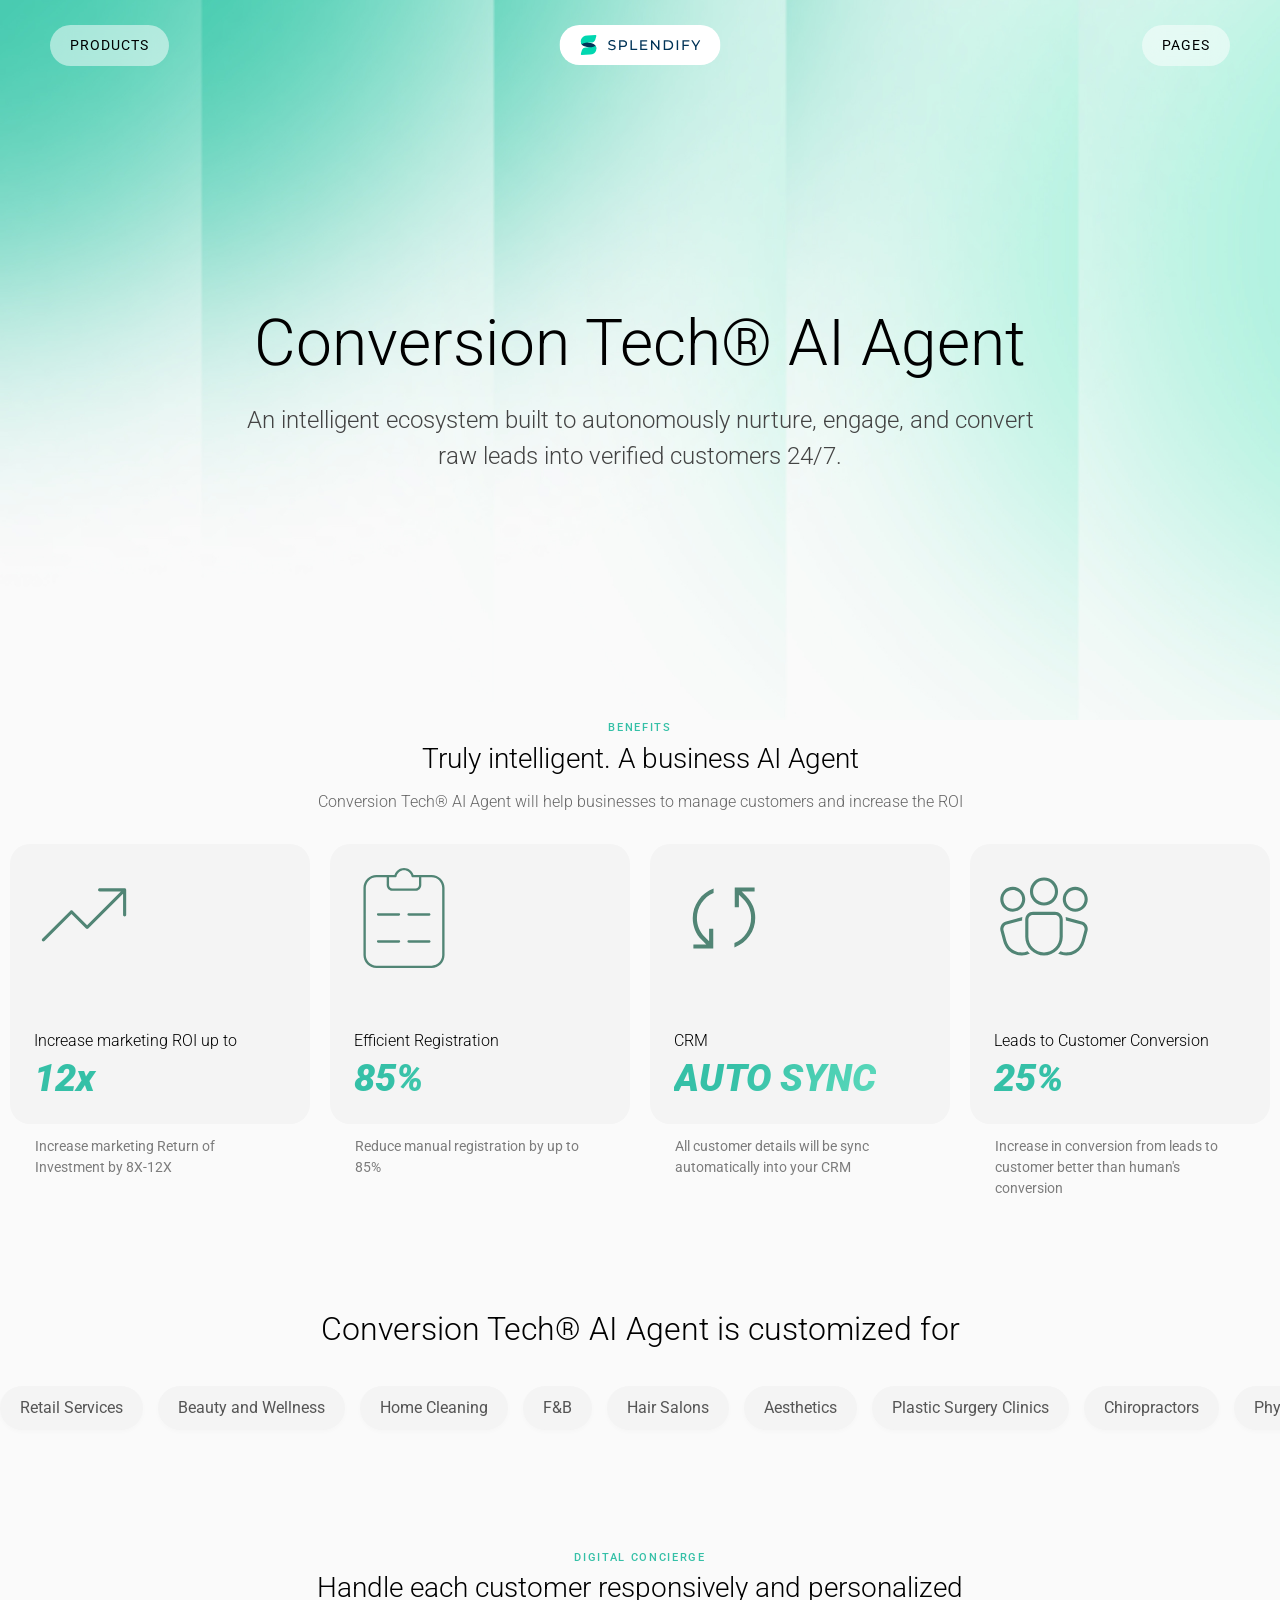
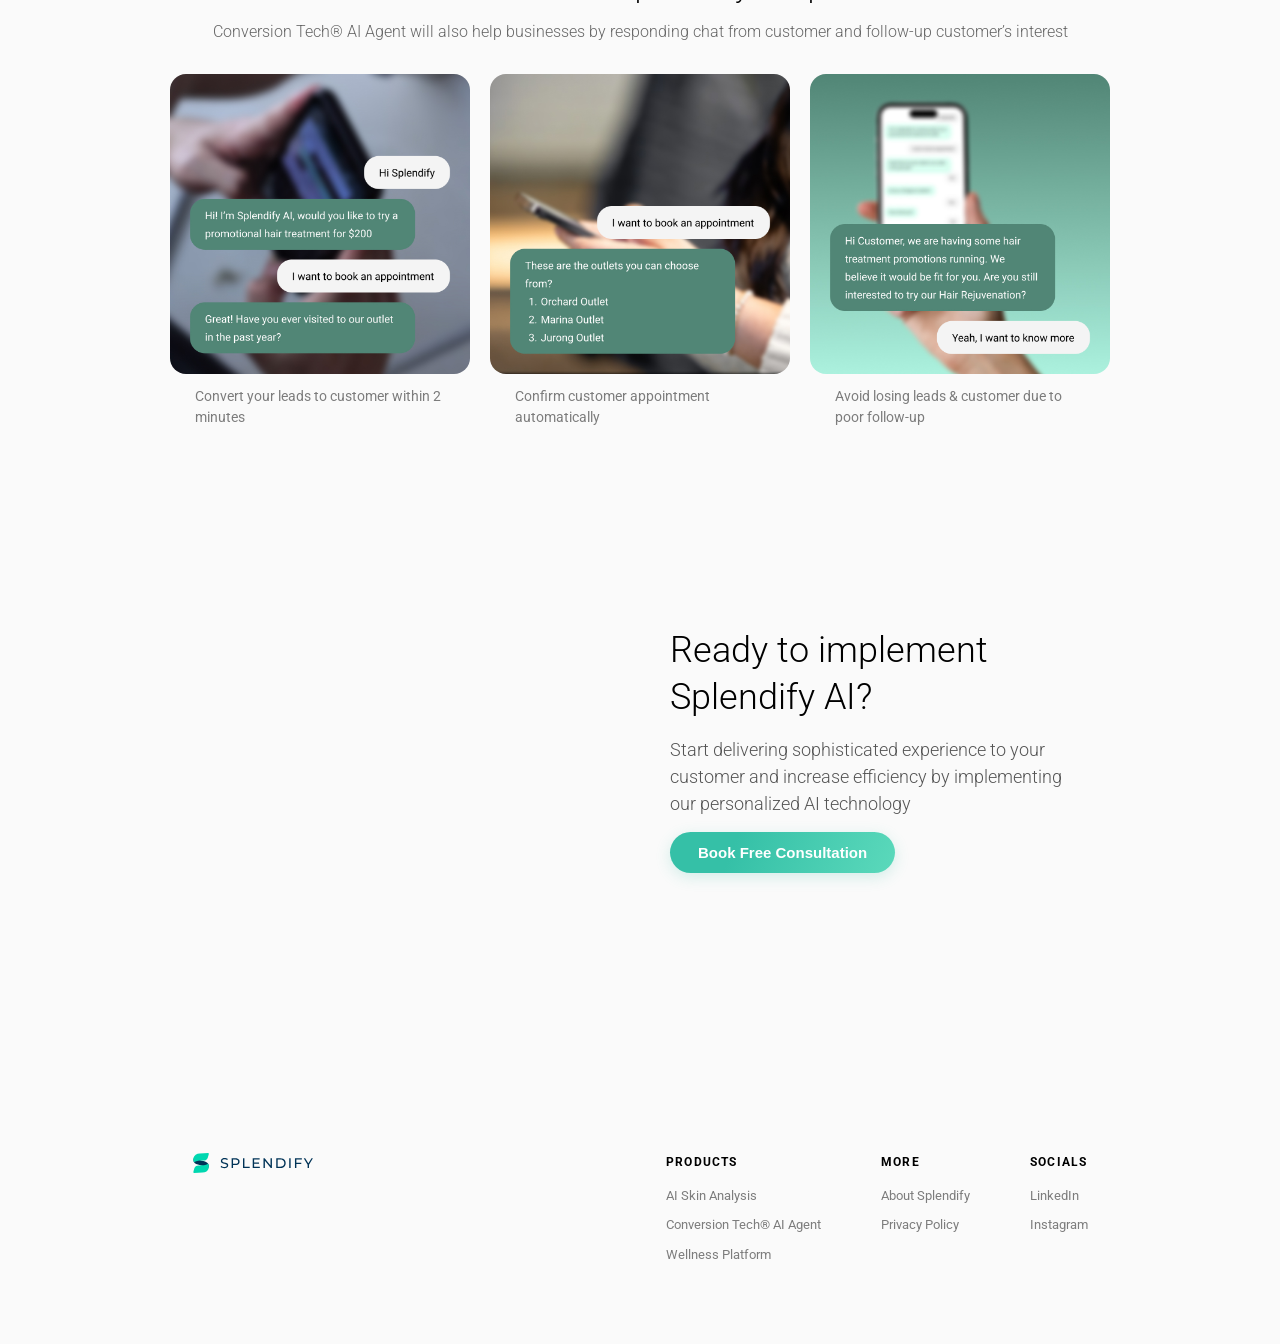
==== commit 547d0fa3: "Quick win and Contact Form Latest changes made by Alan including quickiwn. 1. Contact form 2. Social" ====
--- a/aiagent.html
+++ b/aiagent.html
@@ -50,7 +50,7 @@
         <img src="splendify.svg" alt="splendify" id="header-logo">
         <div class="menu-bar" style="align-items: end;" id="pages-menu-bar">
             <p class="menu title">PAGES</p>
-            <a class="menu" id="menu-about">About Splendify</a>
+            <a class="menu" id="menu-about" href="about.html">About Splendify</a>
             <a class="menu" id="menu-privacy" href="privacy-policy.html">Privacy Policy</a>
         </div>
         <style>
@@ -574,7 +574,7 @@
                 <h2>Ready to implement Splendify AI?</h2>
                 <p>Start delivering sophisticated experience to your customer and increase efficiency by implementing
                     our personalized AI technology</p>
-                <button class="contact-button">Book Free Consultation</button>
+                <button class="contact-button" type="button" onclick="window.location.href='wellness.html'">Book Free Consultation</button>
             </div>
             <style>
                 #contact {
@@ -697,13 +697,13 @@
                 </div>
                 <div class="footer-menu-list">
                     <p class="footer-menu-title">More</p>
-                    <a class="footer-menu" href="#">About Splendify</a>
+                    <a class="footer-menu" href="about.html">About Splendify</a>
                     <a class="footer-menu" href="privacy-policy.html">Privacy Policy</a>
                 </div>
                 <div class="footer-menu-list">
                     <p class="footer-menu-title">Socials</p>
-                    <a class="footer-menu" href="#">LinkedIn</a>
-                    <a class="footer-menu" href="#">Email</a>
+                    <a class="footer-menu" target="_blank" href="https://sg.linkedin.com/company/splendify-pte-ltd">LinkedIn</a>
+                    <a class="footer-menu" target="_blank" href="https://www.instagram.com/splendify_sg/">Instagram</a>
                 </div>
             </div>
             <style>
@@ -797,7 +797,7 @@
             </div>
             <div class="nav-sidebar-menu-list">
                 <a class="menu-label">Pages</a>
-                <a class="nav-sidebar-menu">About Splendify</a>
+                <a class="nav-sidebar-menu" href="about.html">About Splendify</a>
                 <a class="nav-sidebar-menu" href="privacy-policy.html">Privacy Policy</a>
             </div>
         </div>
@@ -910,4 +910,4 @@
     </section>
 </body>
 
-</html>+</html>
